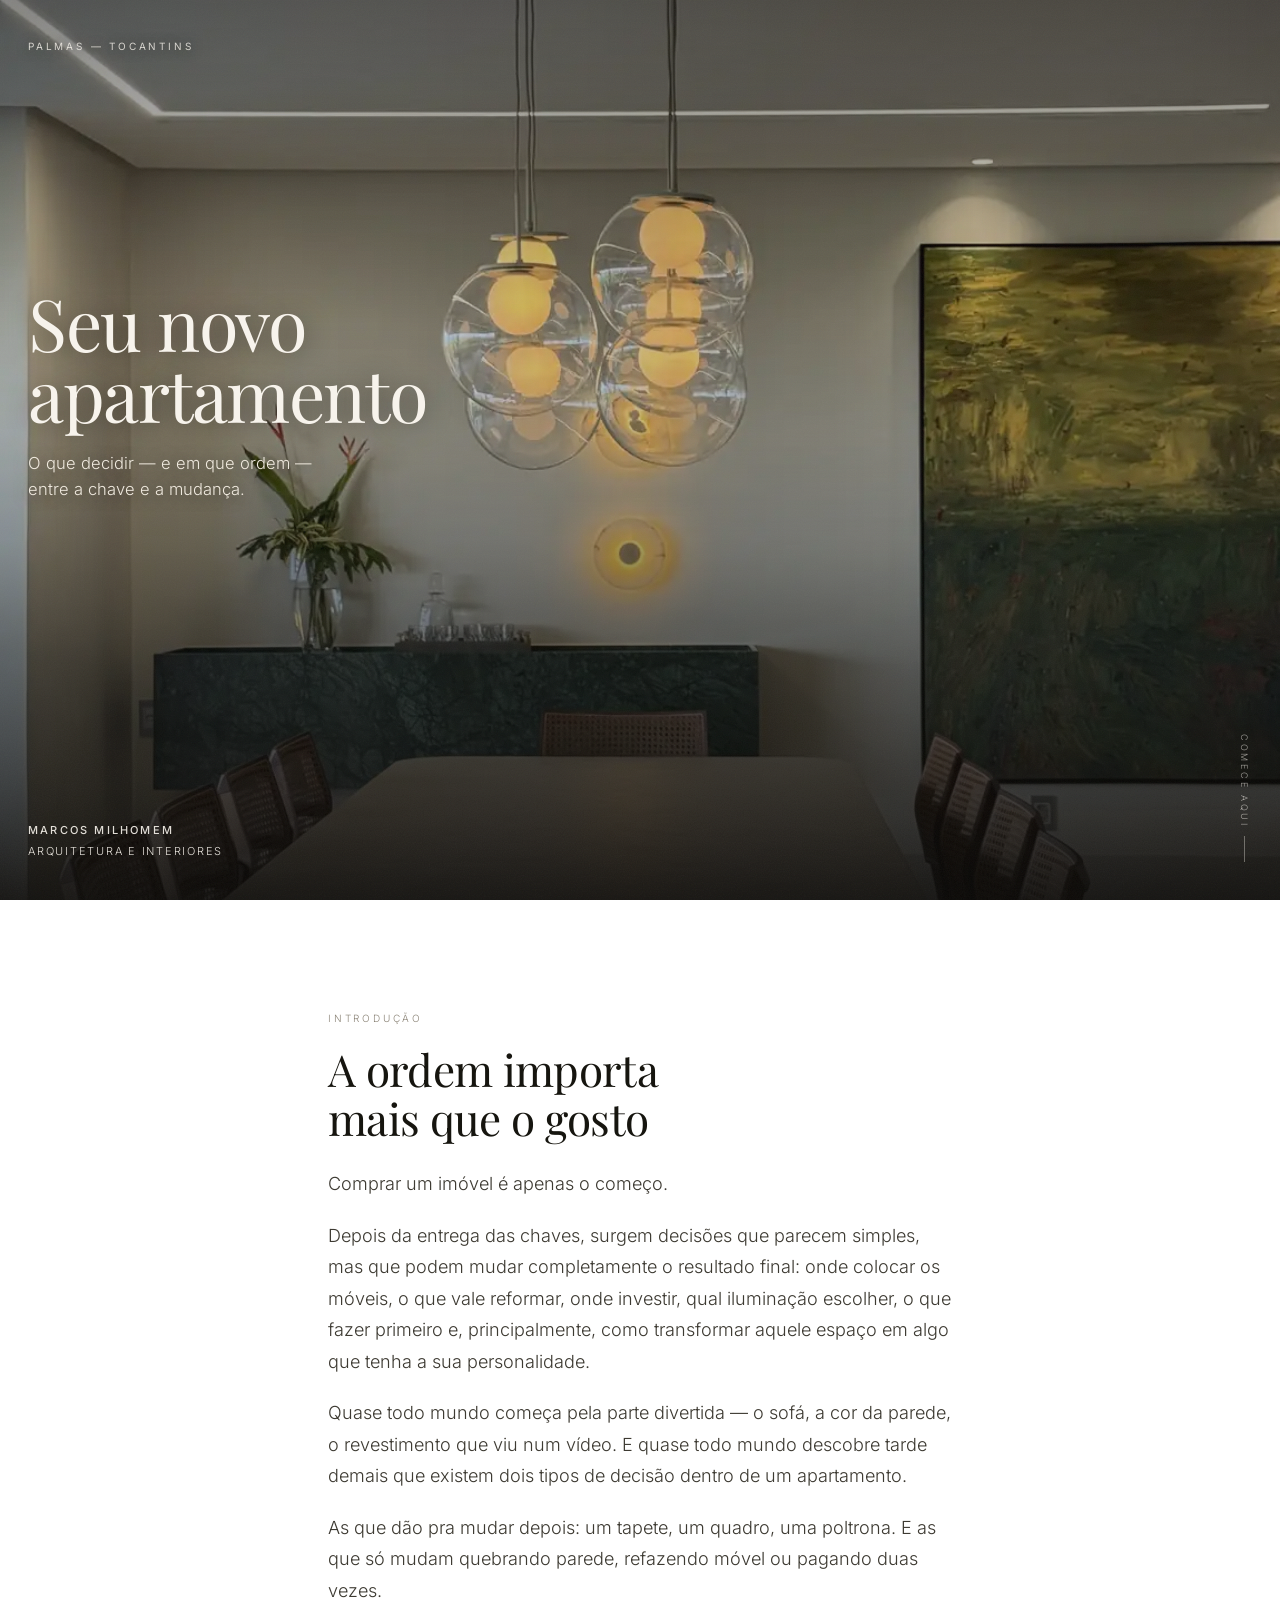
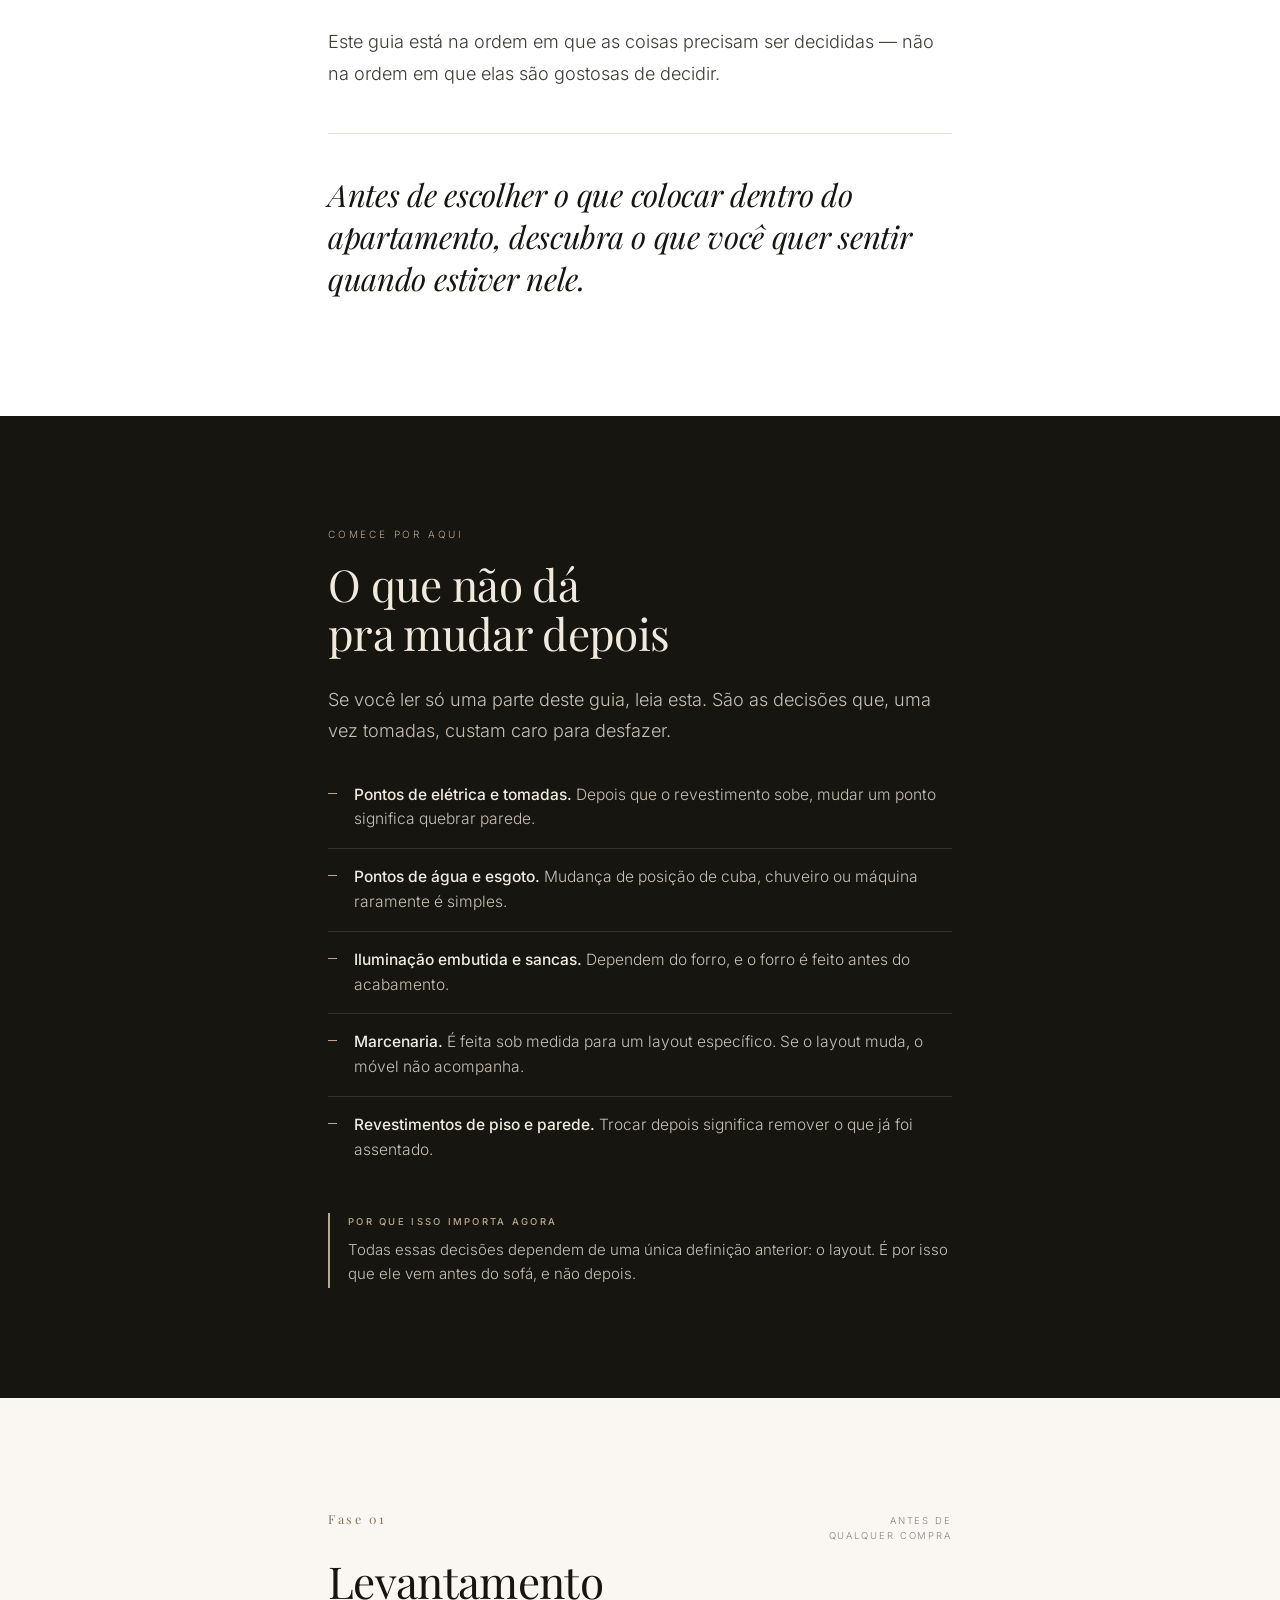
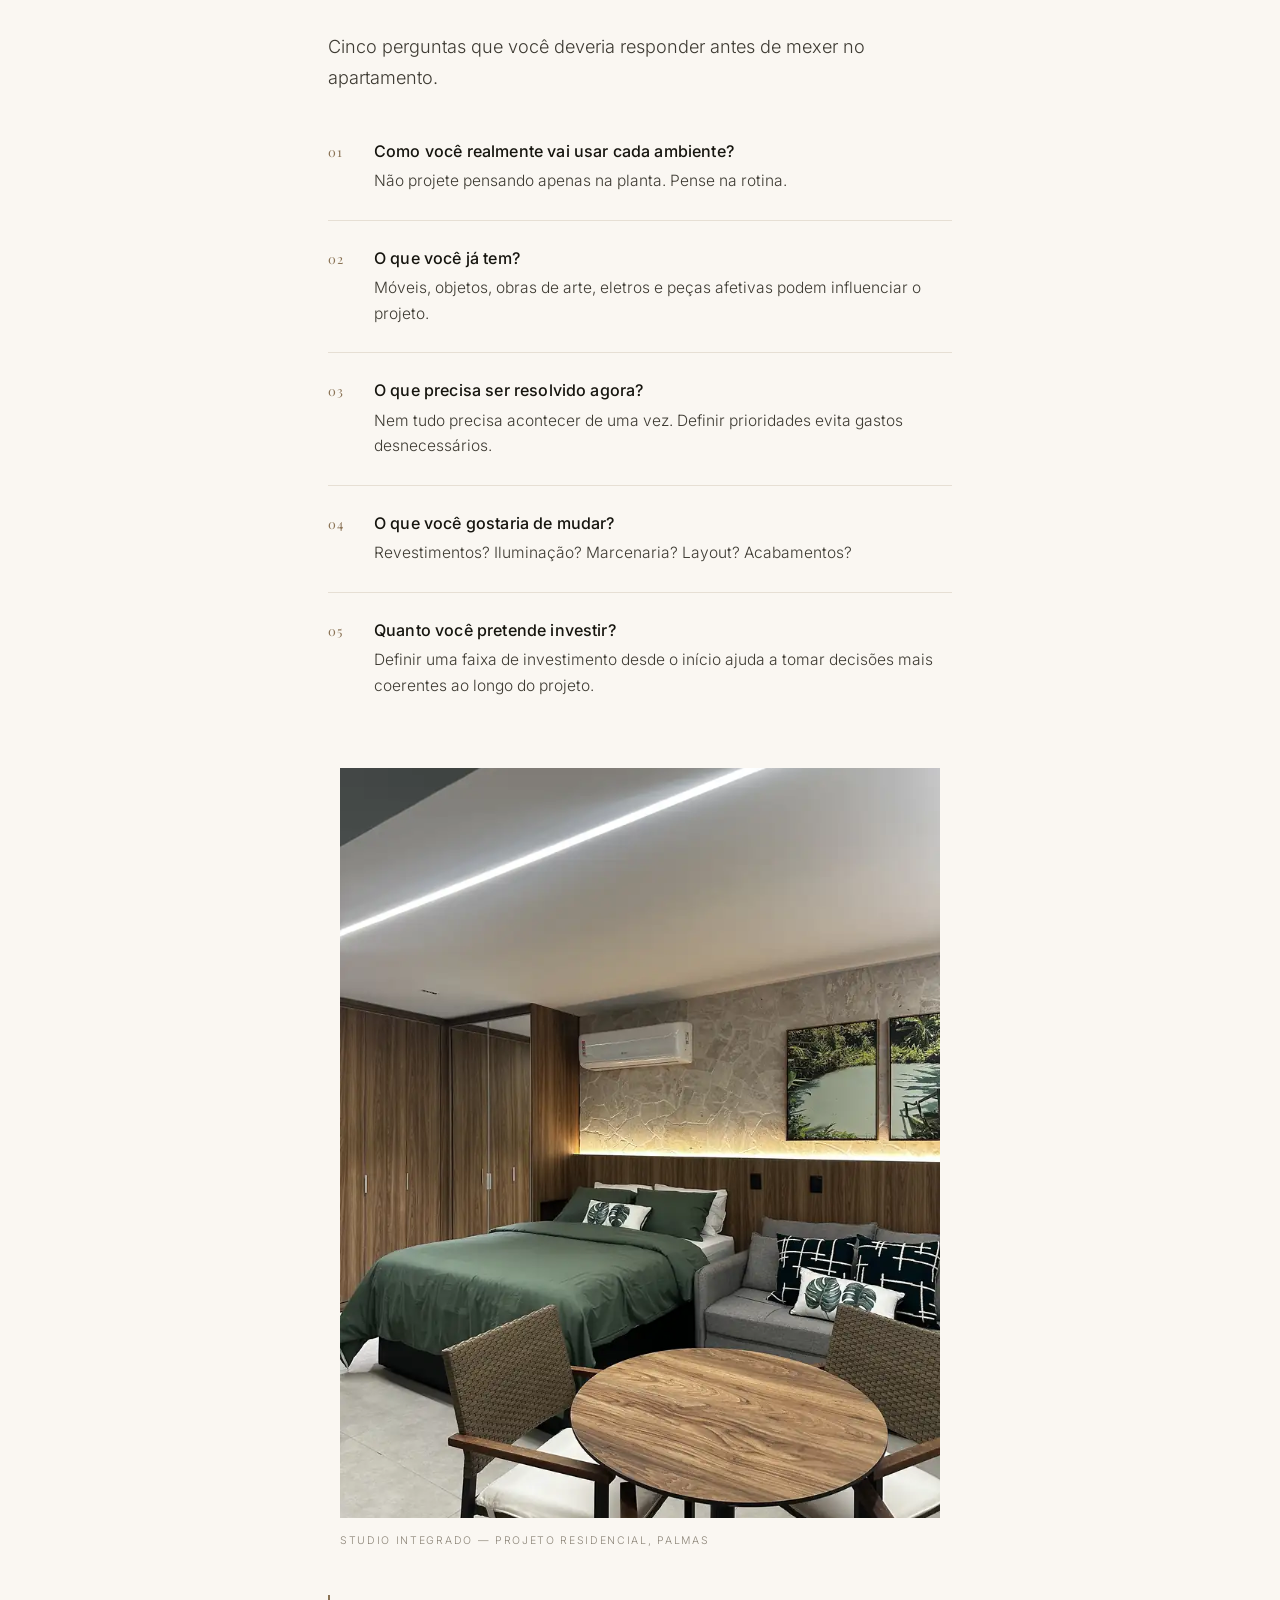
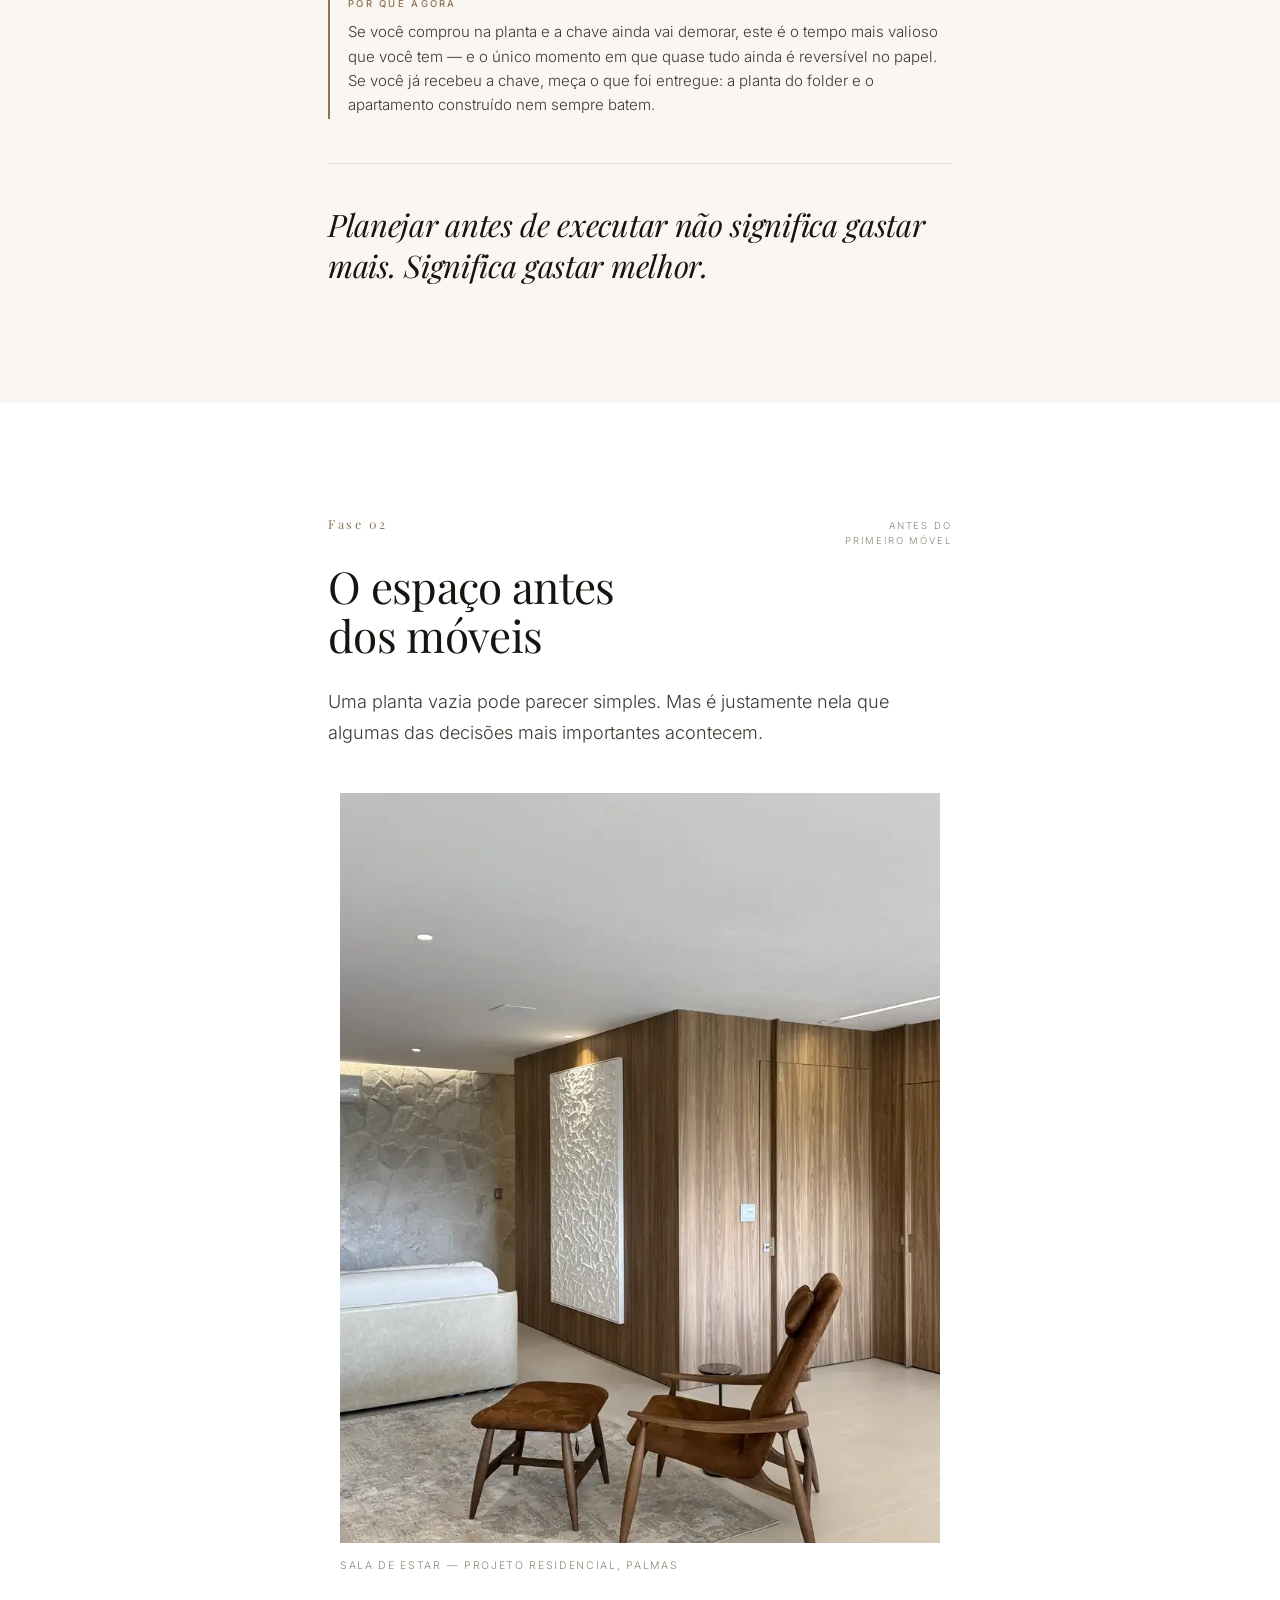
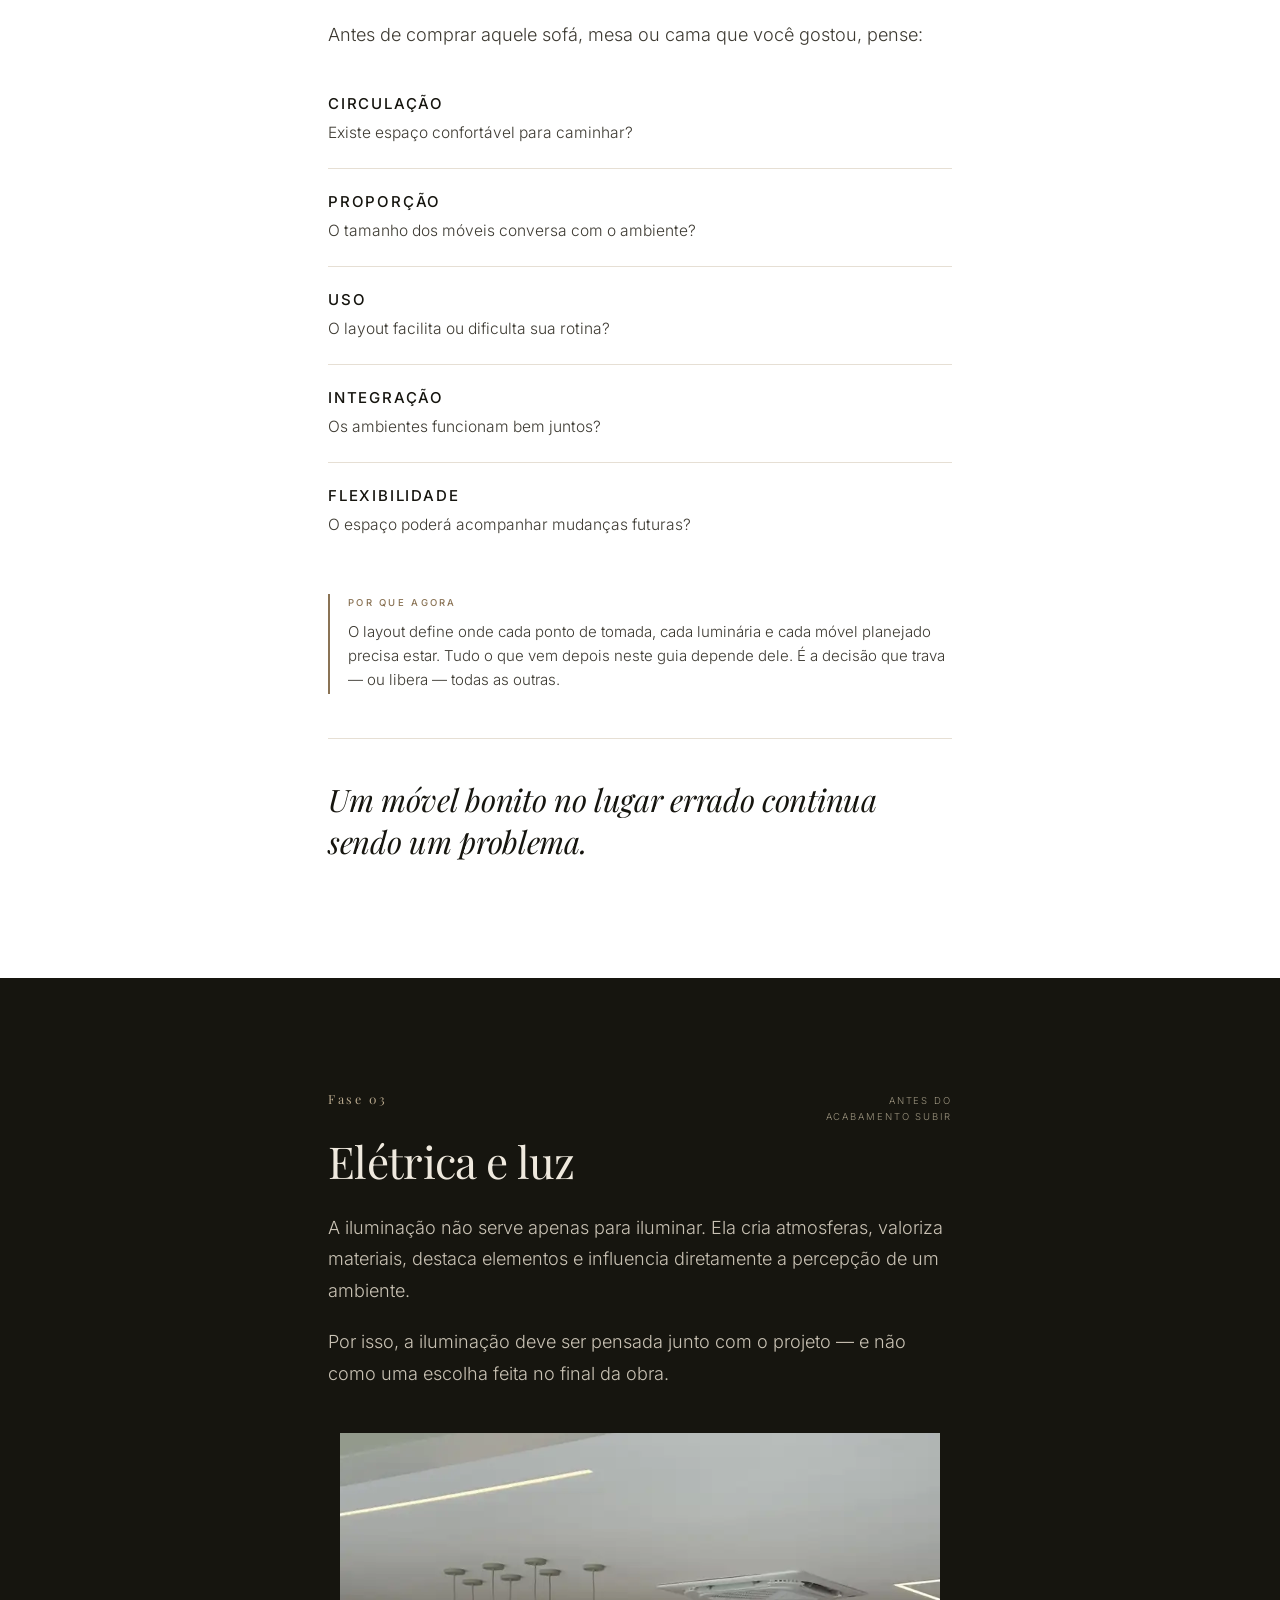
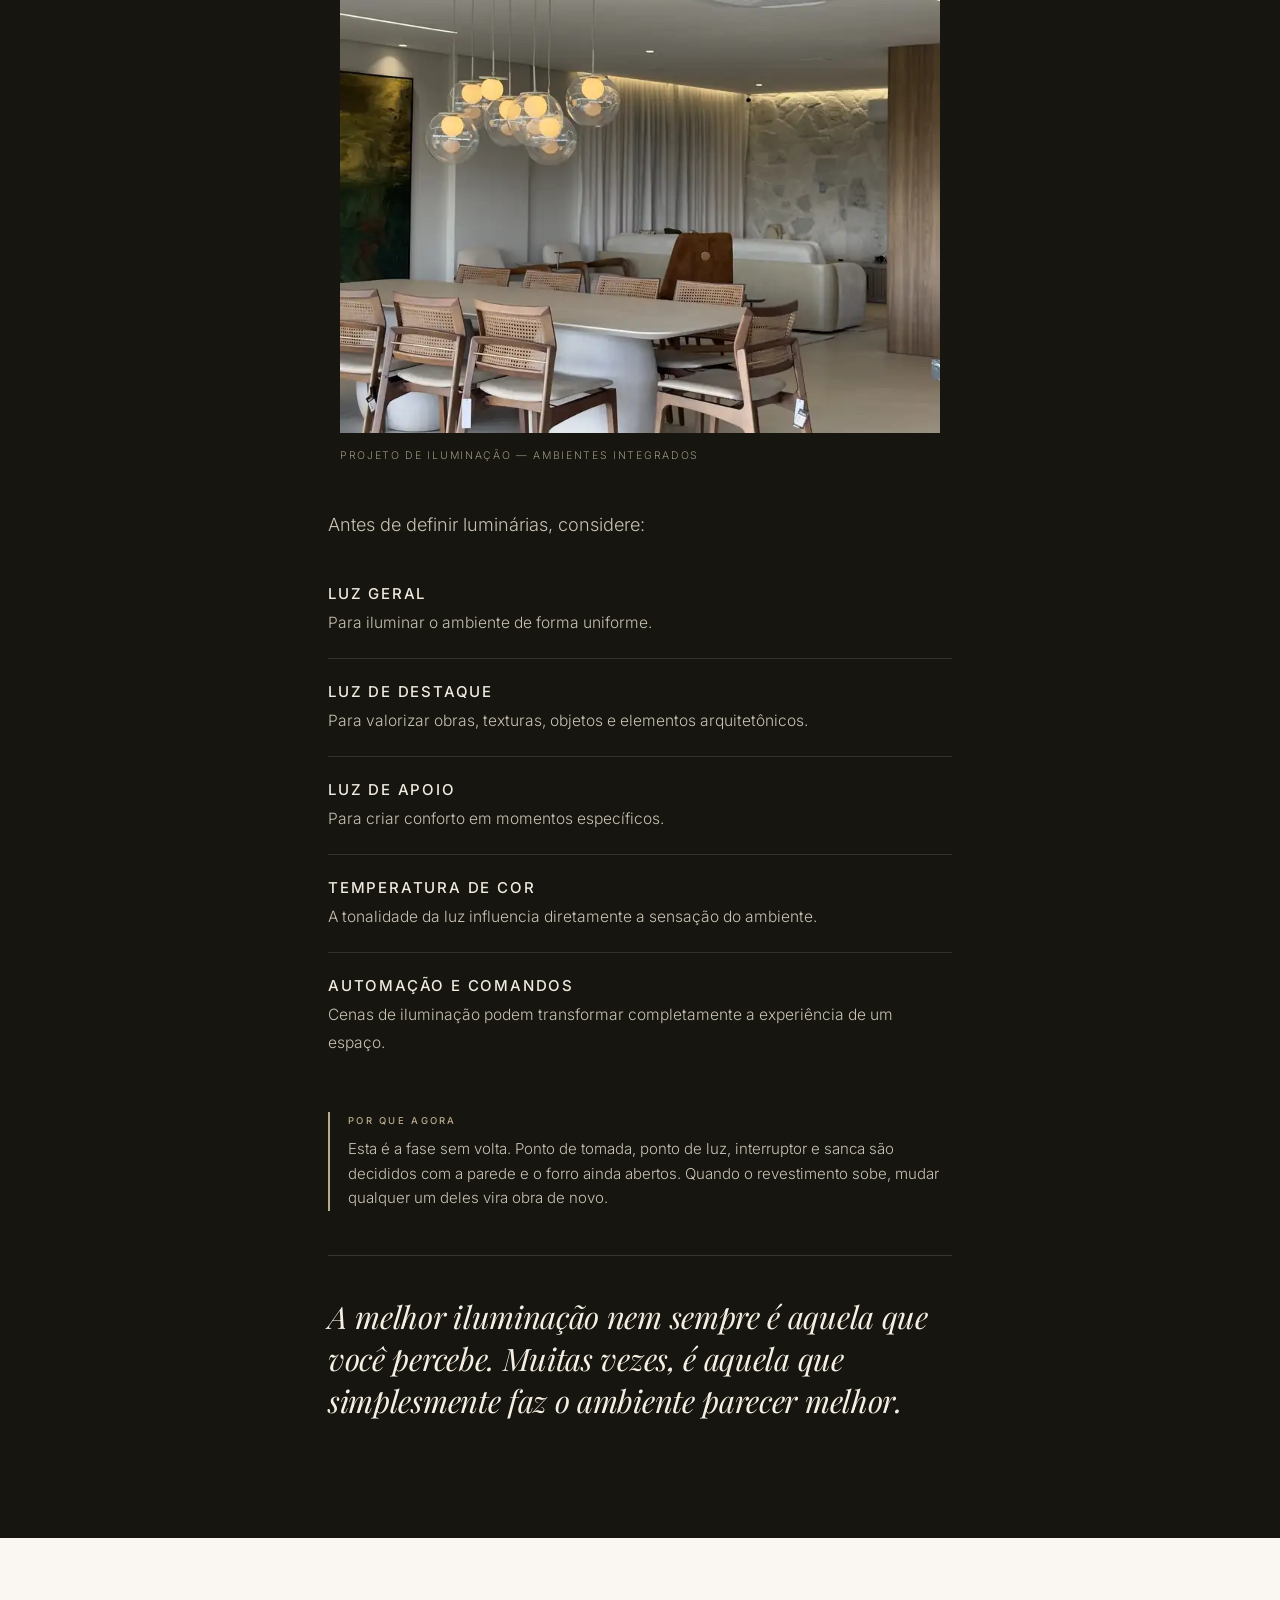
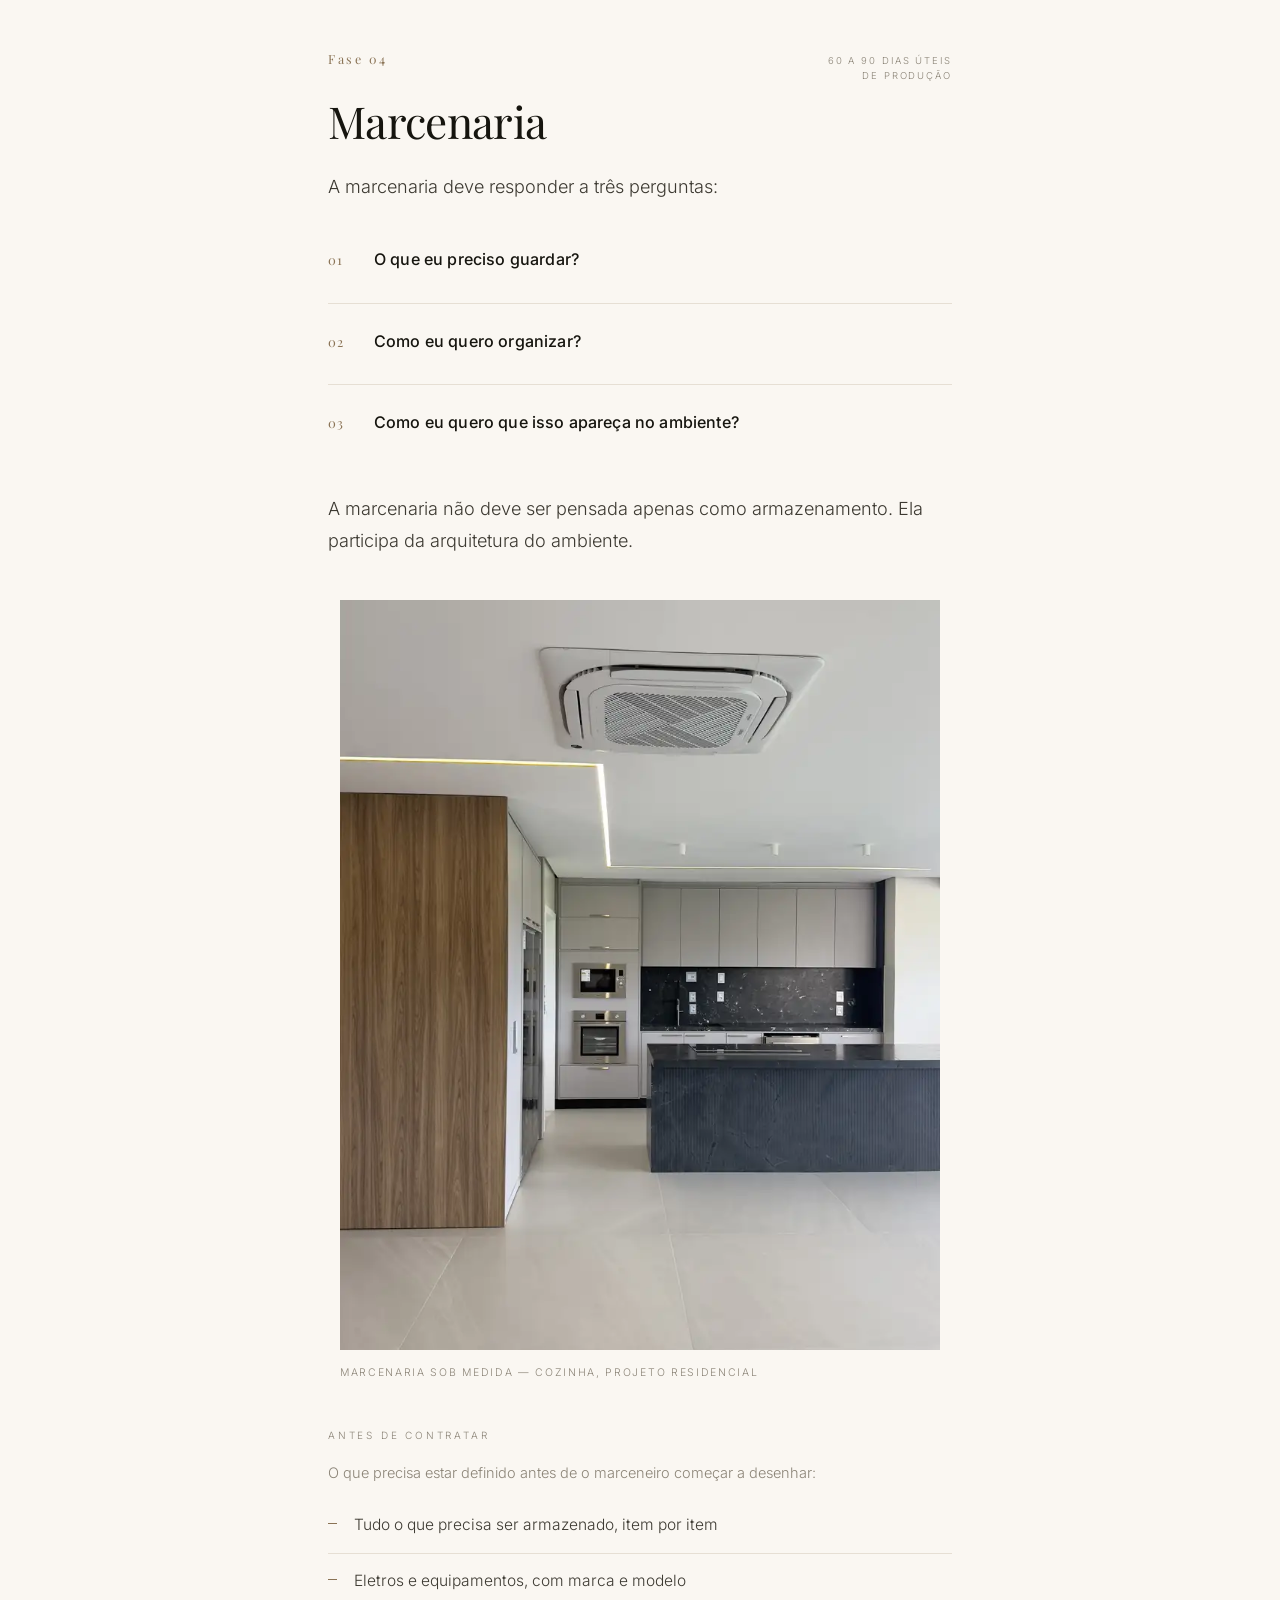
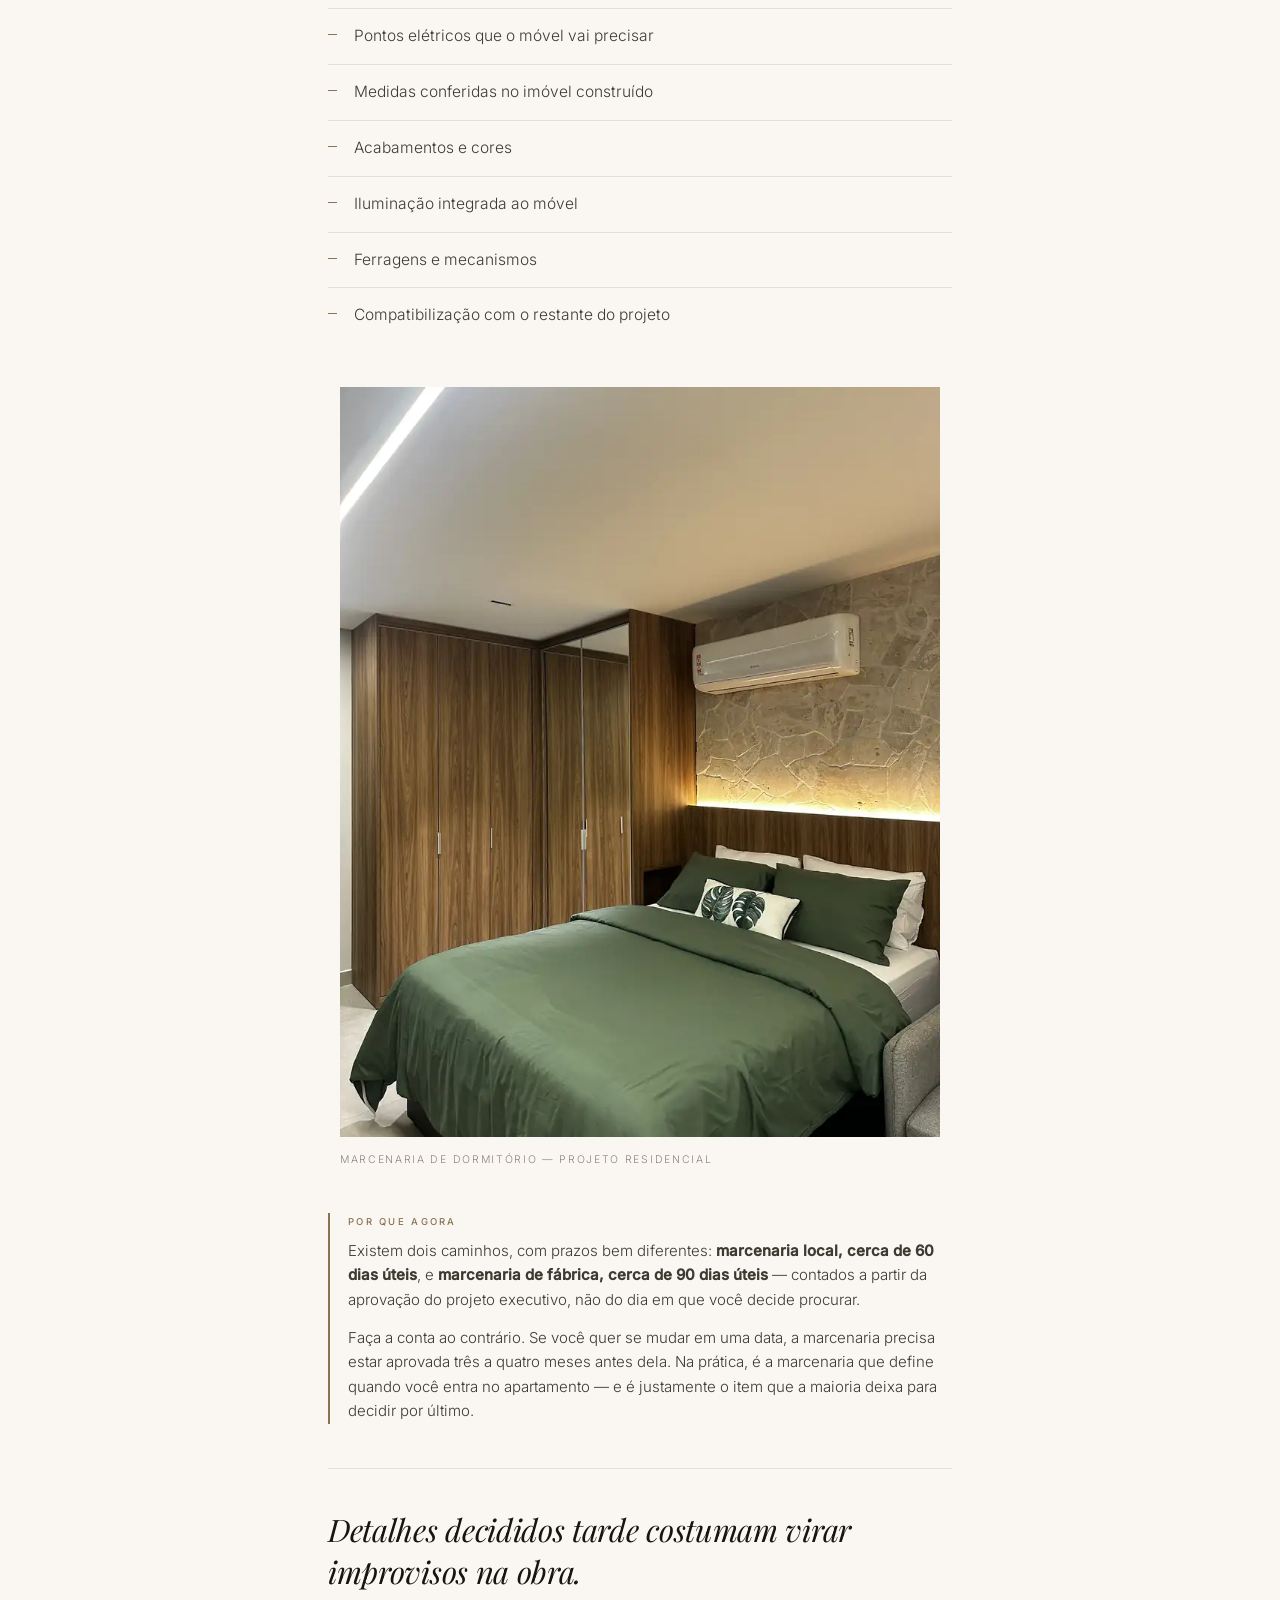
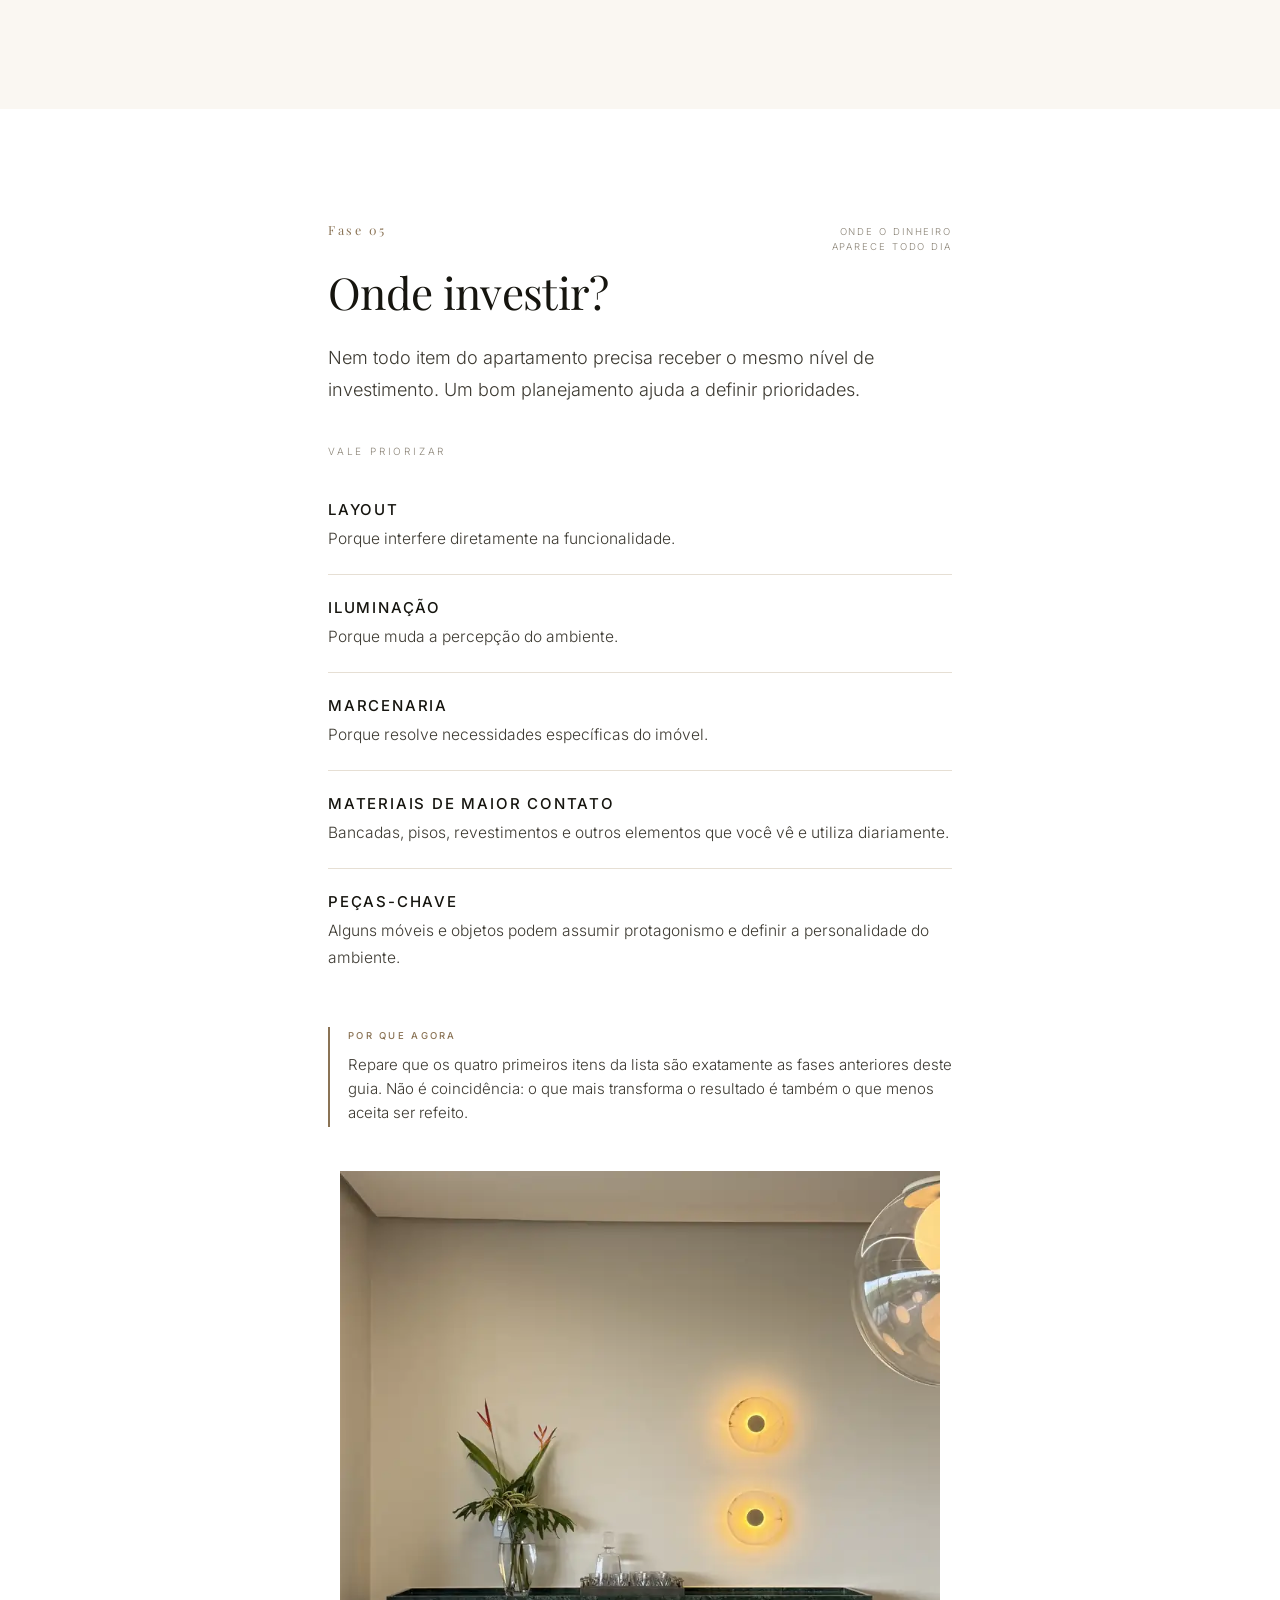
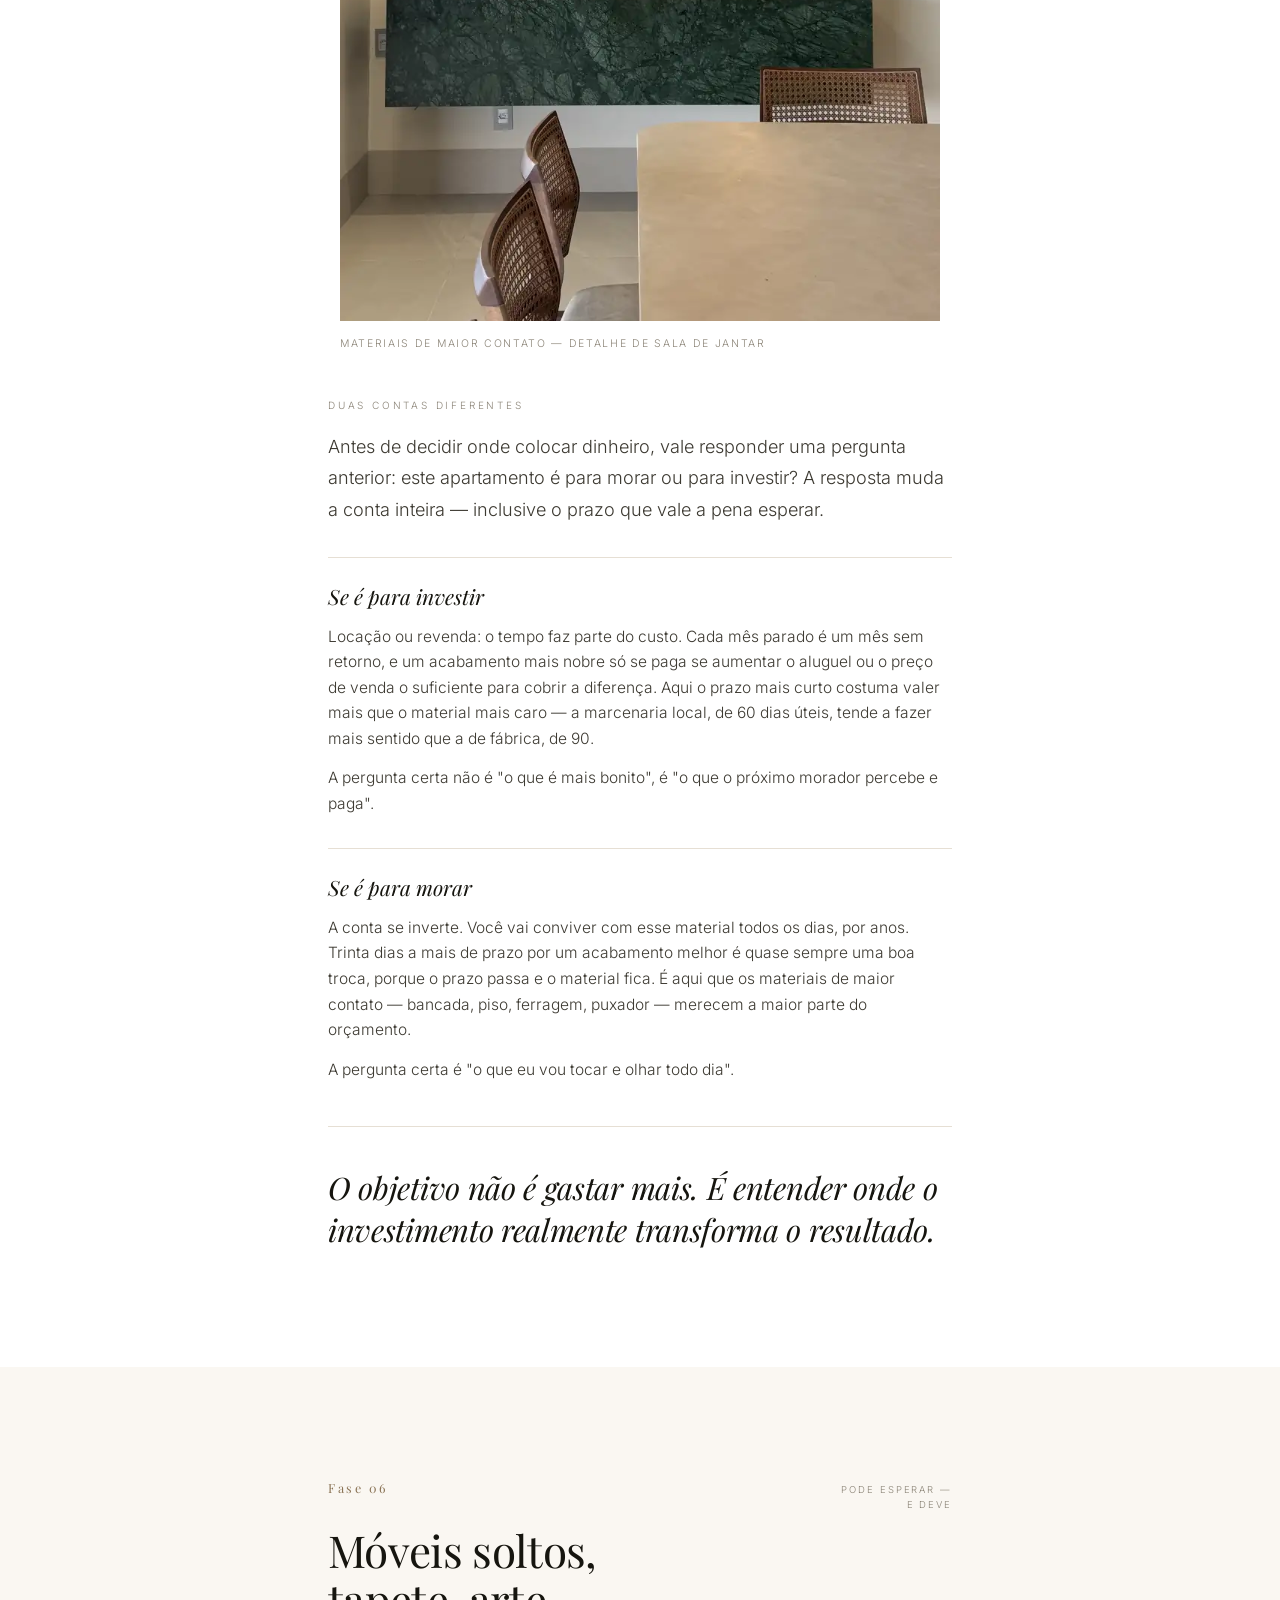
==== index.html @ d21d9251 "Add files via upload" ====
<!DOCTYPE html>
<html lang="pt-BR">
<head>
<meta charset="UTF-8">
<meta name="viewport" content="width=device-width, initial-scale=1.0, viewport-fit=cover">

<!-- ═══════════════════════════════════════════════════════════
     SEU NOVO APARTAMENTO — guia de pós-compra
     Marcos Milhomem | Arquitetura e Interiores

     ARQUIVO ÚNICO. As fotos já estão embutidas dentro dele.
     Não precisa de pasta /fotos, não precisa de mais nada.
     Arrasta em netlify.com/drop e está no ar.

     SÓ TEM 2 COISAS PRA MEXER:
     1. Bloco CONFIG lá no final (WhatsApp, mensagem).
     2. As duas linhas OG_URL / OG_IMAGE abaixo — depois de publicar,
        cola a URL real ali pra a prévia do WhatsApp mostrar a foto.
     ═══════════════════════════════════════════════════════════ -->

<title>Seu Novo Apartamento — o que decidir, e em que ordem</title>
<meta name="description" content="Comprou o apartamento. E agora? Um roteiro do que decidir e em que ordem entre a chave e a mudança — do que não tem volta ao que pode esperar.">

<!-- Prévia no WhatsApp / Instagram — TROCAR as 2 linhas abaixo depois de publicar -->
<meta property="og:url"   content="https://guibispo97.github.io/Marcos-Milhomem/">
<meta property="og:image" content="https://guibispo97.github.io/Marcos-Milhomem/preview.jpg">
<meta property="og:type" content="website">
<meta property="og:title" content="Seu Novo Apartamento">
<meta property="og:description" content="O que decidir — e em que ordem — entre a chave e a mudança.">
<meta property="og:image:width" content="1200">
<meta property="og:image:height" content="630">
<meta property="og:locale" content="pt_BR">
<meta name="twitter:card" content="summary_large_image">
<meta name="theme-color" content="#14130F">

<style>
/* Fontes embutidas: a página não depende de rede nenhuma. */
@font-face{font-family:'Inter';font-style:normal;font-weight:300;font-display:swap;src:url([data-uri]) format('woff2')}
@font-face{font-family:'Inter';font-style:normal;font-weight:400;font-display:swap;src:url([data-uri]) format('woff2')}
@font-face{font-family:'Inter';font-style:normal;font-weight:500;font-display:swap;src:url([data-uri]) format('woff2')}
@font-face{font-family:'Playfair Display';font-style:normal;font-weight:400;font-display:swap;src:url([data-uri]) format('woff2')}
@font-face{font-family:'Playfair Display';font-style:italic;font-weight:400;font-display:swap;src:url([data-uri]) format('woff2')}

:root{
  --foto-capa:        url('[data-uri]');
  --foto-planta:      url('[data-uri]');
  --foto-luz:         url('[data-uri]');
  --foto-marcenaria:  url('[data-uri]');
  --foto-final:       url('[data-uri]');
  --foto-levant:      url('[data-uri]');
  --foto-marc2:       url('[data-uri]');
  --foto-investir:    url('[data-uri]');
  --foto-soltos:      url('[data-uri]');

  --areia:#FAF7F2;
  --papel:#FFFFFF;
  --tinta:#16150F;
  --grafite:#3D3A32;
  --suave:#8C8578;
  --linha:#E6DFD4;
  --terra:#8A7355;

  --serif:'Playfair Display',Georgia,'Times New Roman',serif;
  --sans:'Inter',-apple-system,BlinkMacSystemFont,'Segoe UI',sans-serif;
}

*{margin:0;padding:0;box-sizing:border-box;-webkit-tap-highlight-color:transparent}
html{scroll-behavior:smooth;-webkit-text-size-adjust:100%}
body{
  background:var(--areia);color:var(--tinta);
  font-family:var(--sans);font-weight:300;
  font-size:17px;line-height:1.75;
  overflow-x:hidden;
}
img{max-width:100%;display:block}

/* Barra de progresso de leitura */
.progresso{position:fixed;top:0;left:0;height:2px;width:0;background:var(--terra);z-index:999;transition:width .1s linear}

.wrap{max-width:680px;margin:0 auto;padding:0 28px}

/* ══ CAPA ══ */
.capa{
  position:relative;min-height:100svh;
  display:flex;flex-direction:column;justify-content:space-between;
  padding:calc(38px + env(safe-area-inset-top)) 28px calc(38px + env(safe-area-inset-bottom));
  background-image:var(--foto-capa),
    linear-gradient(160deg,#332E26 0%,#16150F 55%,#0B0A07 100%);
  background-size:cover;background-position:76% 44%;color:#F7F3EC;
}
.capa::after{
  content:'';position:absolute;inset:0;
  background-image:
    url("data:image/svg+xml,%3Csvg xmlns='http://www.w3.org/2000/svg' width='160' height='160'%3E%3Cfilter id='n'%3E%3CfeTurbulence type='fractalNoise' baseFrequency='.85' numOctaves='3'/%3E%3C/filter%3E%3Crect width='100%25' height='100%25' filter='url(%23n)' opacity='.05'/%3E%3C/svg%3E"),
    linear-gradient(180deg,
      rgba(9,8,6,.50) 0%, rgba(9,8,6,.38) 12%, rgba(9,8,6,.26) 24%,
      rgba(9,8,6,.20) 36%, rgba(9,8,6,.24) 48%, rgba(9,8,6,.38) 60%,
      rgba(9,8,6,.58) 72%, rgba(9,8,6,.74) 86%, rgba(9,8,6,.92) 100%);
  background-size:160px 160px, 100% 100%;
}
.capa > *{position:relative;z-index:2}

.selo{
  font-size:10px;letter-spacing:.28em;text-transform:uppercase;
  font-weight:400;opacity:.8;text-shadow:0 1px 12px rgba(0,0,0,.5);
}
.capa h1{
  font-family:var(--serif);font-weight:400;
  font-size:clamp(44px,13vw,72px);line-height:.98;
  letter-spacing:-.02em;margin-bottom:22px;
  text-shadow:0 2px 26px rgba(0,0,0,.45);
}
.capa .sub{
  font-size:16.5px;font-weight:300;line-height:1.6;
  max-width:19em;color:#EFE9DE;text-shadow:0 1px 16px rgba(0,0,0,.5);
}
.capa .rodape-capa{display:flex;justify-content:space-between;align-items:flex-end;gap:16px}
.assinatura{font-size:11px;letter-spacing:.16em;text-transform:uppercase;line-height:1.9;opacity:.9}
.assinatura strong{font-weight:500;display:block;letter-spacing:.2em}
.scroll-hint{writing-mode:vertical-rl;font-size:9px;letter-spacing:.3em;text-transform:uppercase;opacity:.6;padding-bottom:34px;position:relative}
.scroll-hint::after{content:'';position:absolute;bottom:0;left:50%;width:1px;height:26px;background:currentColor;opacity:.6}

/* Faixa do corretor (só aparece com ?c=) */
.faixa-corretor{
  display:none;background:var(--tinta);color:#F0EAE0;
  text-align:center;padding:10px 20px;
  font-size:10.5px;letter-spacing:.07em;text-transform:uppercase;font-weight:400;line-height:1.5;
}
.faixa-corretor.on{display:block}
.faixa-corretor b{font-weight:500;color:#fff}

/* ══ SEÇÕES ══ */
section{padding:82px 0}
.claro{background:var(--papel)}
.escuro{background:var(--tinta);color:#EFE9DE}
.escuro .num,.escuro .kicker{color:#B9A98E}
.escuro .linha-h{background:rgba(255,255,255,.14)}

.num{
  font-family:var(--serif);font-size:12.5px;letter-spacing:.2em;
  color:var(--terra);margin-bottom:14px;display:block;font-weight:400;
}
.kicker{
  font-size:10px;letter-spacing:.28em;text-transform:uppercase;
  color:var(--suave);margin-bottom:16px;display:block;
}
h2{
  font-family:var(--serif);font-weight:400;
  font-size:clamp(30px,8.5vw,44px);line-height:1.12;
  letter-spacing:-.015em;margin-bottom:26px;
}
h3{
  font-family:var(--sans);font-weight:500;font-size:16px;
  letter-spacing:.01em;margin-bottom:6px;line-height:1.4;
}
p{margin-bottom:20px;color:var(--grafite)}
.escuro p{color:#C9C2B4}
p:last-child{margin-bottom:0}

.destaque{
  font-family:var(--serif);font-style:italic;font-weight:400;
  font-size:clamp(23px,6.2vw,31px);line-height:1.35;
  color:var(--tinta);letter-spacing:-.01em;
  padding:40px 0 6px;margin:44px 0 0;
  border-top:1px solid var(--linha);
}
.escuro .destaque{color:#F5EFE3;border-color:rgba(255,255,255,.14)}

.linha-h{height:1px;background:var(--linha);margin:44px 0}

/* Lista numerada */
.itens{list-style:none;counter-reset:i}
.itens li{
  counter-increment:i;padding:26px 0 26px 46px;position:relative;
  border-bottom:1px solid var(--linha);
}
.escuro .itens li{border-color:rgba(255,255,255,.12)}
.itens li:last-child{border-bottom:0}
.itens li::before{
  content:counter(i,decimal-leading-zero);
  position:absolute;left:0;top:27px;
  font-family:var(--serif);font-size:13px;color:var(--terra);letter-spacing:.06em;
}
.itens li p{font-size:15.5px;margin:0;line-height:1.65}

/* Lista sem número (critérios) */
.criterios{list-style:none}
.criterios li{padding:22px 0;border-bottom:1px solid var(--linha)}
.escuro .criterios li{border-color:rgba(255,255,255,.12)}
.criterios li:last-child{border-bottom:0}
.criterios h3{font-size:15px;text-transform:uppercase;letter-spacing:.12em;font-weight:500;margin-bottom:5px}
.criterios p{font-size:15.5px;margin:0}

/* Foto interna — formato retrato, que é o formato das fotos reais */
.foto{
  aspect-ratio:4/5;width:100%;margin:44px 0;
  background-size:cover;background-position:center;
  background-color:#DED6C9;position:relative;
}
.foto.planta{background-image:var(--foto-planta),linear-gradient(135deg,#E8E1D5,#CFC6B6)}
.foto.luz{aspect-ratio:1/1;background-image:var(--foto-luz),linear-gradient(135deg,#2E2A24,#171511)}
.foto.marcenaria{background-image:var(--foto-marcenaria),linear-gradient(135deg,#E4DCCE,#C8BCA8)}
.foto.levant{background-position:center 58%;background-image:var(--foto-levant),linear-gradient(135deg,#E8E1D5,#CFC6B6)}
.foto.marc2{background-image:var(--foto-marc2),linear-gradient(135deg,#E4DCCE,#C8BCA8)}
.foto.investir{background-position:center 34%;background-image:var(--foto-investir),linear-gradient(135deg,#E8E1D5,#CFC6B6)}
.foto.soltos{background-image:var(--foto-soltos),linear-gradient(135deg,#E8E1D5,#CFC6B6)}
.legenda{
  font-size:10.5px;letter-spacing:.16em;text-transform:uppercase;
  color:var(--suave);margin-top:-30px;margin-bottom:44px;
}
.escuro .legenda{color:#9C947F}

/* Checklist marcenaria */
.check{list-style:none;margin-top:8px}
.check li{padding:0}
.check label{
  display:flex;align-items:flex-start;gap:14px;
  padding:15px 0;border-bottom:1px solid var(--linha);
  cursor:pointer;font-size:15.5px;color:var(--grafite);
  user-select:none;transition:opacity .2s;
}
.check input{position:absolute;opacity:0;width:0;height:0}
.caixa{
  flex:0 0 auto;width:17px;height:17px;margin-top:4px;
  border:1px solid var(--suave);border-radius:1px;
  display:flex;align-items:center;justify-content:center;
  transition:all .18s;
}
.caixa::after{content:'';width:8px;height:4px;border-left:1.5px solid #fff;border-bottom:1.5px solid #fff;transform:rotate(-45deg) scale(0);transition:transform .18s}
.check input:checked ~ .caixa{background:var(--terra);border-color:var(--terra)}
.check input:checked ~ .caixa::after{transform:rotate(-45deg) scale(1)}
.check input:checked ~ .txt{opacity:.42;text-decoration:line-through;text-decoration-thickness:.5px}
.txt{transition:opacity .18s}

/* Etapas do processo */
.etapas{list-style:none;counter-reset:e;position:relative;margin-top:12px}
.etapas::before{content:'';position:absolute;left:5px;top:12px;bottom:12px;width:1px;background:rgba(255,255,255,.18)}
.etapas li{counter-increment:e;position:relative;padding:0 0 34px 34px}
.etapas li:last-child{padding-bottom:0}
.etapas li::before{
  content:'';position:absolute;left:0;top:8px;
  width:11px;height:11px;border-radius:50%;
  background:var(--tinta);border:1px solid #B9A98E;
}
.etapas li.ult::before{background:#B9A98E}
.etapas .rot{
  font-size:10px;letter-spacing:.26em;text-transform:uppercase;
  color:#B9A98E;display:block;margin-bottom:5px;
}
.etapas h3{color:#F2ECE0;font-size:17px;margin-bottom:5px}
.etapas p{font-size:15px;margin:0}

/* ══ CTA ══ */
.cta{
  background-image:var(--foto-final),linear-gradient(165deg,#26221B,#100F0C);
  background-size:cover;background-position:center;
  color:#F7F3EC;text-align:center;position:relative;
  padding:88px 0 calc(60px + env(safe-area-inset-bottom));
}
.cta::before{content:'';position:absolute;inset:0;background:rgba(12,11,8,.84)}
.cta > *{position:relative;z-index:2}
.cta h2{font-size:clamp(30px,8.5vw,46px);margin-bottom:24px}
.cta p{color:#D3CBBB;max-width:24em;margin-left:auto;margin-right:auto}

.retrato{
  width:92px;height:92px;border-radius:50%;object-fit:cover;object-position:50% 22%;
  margin:0 auto 22px;border:1px solid rgba(247,243,236,.35);
  box-shadow:0 10px 30px rgba(0,0,0,.4);
}

.btn{
  display:inline-flex;align-items:center;justify-content:center;gap:11px;
  background:#F7F3EC;color:#14130F;
  padding:19px 34px;border-radius:2px;
  font-size:14.5px;font-weight:500;letter-spacing:.03em;
  text-decoration:none;margin-top:14px;
  transition:transform .18s,box-shadow .18s;
  box-shadow:0 8px 26px rgba(0,0,0,.28);
}
.btn:active{transform:scale(.975)}
.btn svg{width:18px;height:18px;flex:0 0 auto}

.contato{margin-top:46px;font-size:12px;letter-spacing:.14em;text-transform:uppercase;line-height:2.3;color:#B3AA99}
.contato a{color:#EDE6D9;text-decoration:none;border-bottom:1px solid rgba(237,230,217,.3);padding-bottom:1px}
.fecho{
  font-family:var(--serif);font-style:italic;font-size:19px;line-height:1.5;
  color:#CFC6B4;max-width:20em;margin:52px auto 0;
  padding-top:34px;border-top:1px solid rgba(255,255,255,.14);
}

/* Botão flutuante */
.flut{
  position:fixed;right:16px;bottom:calc(16px + env(safe-area-inset-bottom));
  z-index:900;
  display:flex;align-items:center;gap:9px;
  background:var(--tinta);color:#F7F3EC;
  padding:14px 20px;border-radius:44px;
  font-size:13.5px;font-weight:500;text-decoration:none;
  box-shadow:0 10px 30px rgba(0,0,0,.3);
  opacity:0;transform:translateY(70px);pointer-events:none;
  transition:opacity .3s,transform .3s;
}
.flut.on{opacity:1;transform:translateY(0);pointer-events:auto}
.flut svg{width:17px;height:17px}

.rodape{background:var(--areia);text-align:center;padding:34px 24px calc(34px + env(safe-area-inset-bottom));font-size:10.5px;letter-spacing:.2em;text-transform:uppercase;color:var(--suave)}

/* Entrada suave */
.rev{opacity:0;transform:translateY(22px);transition:opacity .7s ease,transform .7s ease}
.rev.vis{opacity:1;transform:none}
@media (prefers-reduced-motion:reduce){
  .rev{opacity:1;transform:none;transition:none}
  html{scroll-behavior:auto}
}
@media (min-width:720px){
  section{padding:110px 0}
  body{font-size:18px}
  .foto{max-width:600px;margin-left:auto;margin-right:auto;aspect-ratio:4/5}
  .legenda{max-width:600px;margin-left:auto;margin-right:auto}
}

/* ── Cronograma: cabeçalho de fase ── */
.fase-topo{display:flex;align-items:baseline;justify-content:space-between;gap:16px;margin-bottom:12px}
.prazo{font-size:9.5px;letter-spacing:.2em;text-transform:uppercase;color:var(--suave);white-space:nowrap;text-align:right;line-height:1.6}
.escuro .prazo{color:#9C947F}

/* ── "Por que agora" ── */
.porque{
  border-left:2px solid var(--terra);
  padding:1px 0 1px 18px;margin:34px 0 0;
}
.porque span{
  display:block;font-size:9.5px;letter-spacing:.24em;text-transform:uppercase;
  color:var(--terra);font-weight:500;margin-bottom:8px;
}
.porque p{font-size:15px;line-height:1.62;margin:0}
.escuro .porque{border-color:#B9A98E}
.escuro .porque span{color:#B9A98E}

/* ── Bloco "não tem volta" ── */
.volta{list-style:none;margin-top:6px}
.volta li{
  padding:16px 0 16px 26px;position:relative;
  font-size:15.5px;line-height:1.6;color:#C9C2B4;
  border-bottom:1px solid rgba(255,255,255,.12);
}
.volta li:last-child{border-bottom:0}
.volta li::before{
  content:'';position:absolute;left:0;top:26px;
  width:9px;height:1px;background:#B9A98E;
}
.volta b{color:#F2ECE0;font-weight:500}

/* ── Lista simples (sem interação) ── */
.simples{list-style:none;margin-top:12px}
.simples li{
  padding:15px 0 15px 26px;position:relative;
  font-size:15.5px;line-height:1.6;color:var(--grafite);
  border-bottom:1px solid var(--linha);
}
.simples li:last-child{border-bottom:0}
.simples li::before{content:'';position:absolute;left:0;top:25px;width:9px;height:1px;background:var(--terra)}
.escuro .simples li{color:#C9C2B4;border-color:rgba(255,255,255,.12)}
.escuro .simples li::before{background:#B9A98E}

/* ── Perfis: investir x morar ── */
.perfil{border-top:1px solid var(--linha);padding-top:24px;margin-top:32px}
.perfil h3{
  font-family:var(--serif);font-style:italic;font-weight:400;
  font-size:21px;letter-spacing:0;margin-bottom:12px;color:var(--tinta);
}
.perfil p{font-size:15.5px;line-height:1.65;margin:0}
.escuro .perfil{border-color:rgba(255,255,255,.14)}
.escuro .perfil h3{color:#F2ECE0}

/* ── Retrato editorial (P&B) ── */
.assina{margin:56px 0 0;text-align:center}
.assina img{width:100%;max-width:400px;margin:0 auto;display:block;border-radius:2px}
.assina figcaption{
  font-size:10.5px;letter-spacing:.2em;text-transform:uppercase;
  color:#9C947F;margin-top:18px;line-height:1.9;
}
.assina figcaption b{display:block;color:#F2ECE0;font-weight:500;letter-spacing:.22em}

/* ── Contatos do CTA ── */
.contatos{margin:46px auto 0;max-width:330px}
.contatos a{
  display:flex;align-items:center;gap:15px;
  padding:18px 2px;text-decoration:none;color:#EDE6D9;text-align:left;
  border-top:1px solid rgba(247,243,236,.18);
}
.contatos a:last-child{border-bottom:1px solid rgba(247,243,236,.18)}
.contatos svg{width:19px;height:19px;flex:0 0 auto;opacity:.8}
.contatos b{
  display:block;font-size:9.5px;letter-spacing:.22em;text-transform:uppercase;
  color:#9C947F;font-weight:500;margin-bottom:4px;
}
.contatos em{font-style:normal;font-size:15.5px;letter-spacing:.02em}
.local{
  margin-top:34px;font-size:10.5px;letter-spacing:.18em;
  text-transform:uppercase;color:#8F8778;line-height:2;
}

/* ── Nota lateral discreta ── */
.nota{
  font-size:14px;line-height:1.6;color:var(--suave);
  border-top:1px solid var(--linha);padding-top:20px;margin-top:34px;
}
.escuro .nota{color:#9C947F;border-color:rgba(255,255,255,.14)}
</style>
</head>
<body>

<div class="progresso" id="prog"></div>

<!-- Aparece só quando o link vem de um corretor: ?c=Nome -->
<div class="faixa-corretor" id="faixaCorretor">
  Um material enviado por <b id="nomeCorretor"></b>
</div>

<!-- ══════════ CAPA ══════════ -->
<header class="capa">
  <div class="selo">Palmas — Tocantins</div>
  <div>
    <h1>Seu novo<br>apartamento</h1>
    <p class="sub">O que decidir — e em que ordem — entre a chave e a mudança.</p>
  </div>
  <div class="rodape-capa">
    <div class="assinatura">
      <strong>Marcos Milhomem</strong>
      Arquitetura e Interiores
    </div>
    <div class="scroll-hint">Comece aqui</div>
  </div>
</header>

<!-- ══════════ A ORDEM ══════════ -->
<section class="claro">
  <div class="wrap rev">
    <span class="kicker">Introdução</span>
    <h2>A ordem importa<br>mais que o gosto</h2>
    <p>Comprar um imóvel é apenas o começo.</p>
    <p>Depois da entrega das chaves, surgem decisões que parecem simples, mas que podem mudar completamente o resultado final: onde colocar os móveis, o que vale reformar, onde investir, qual iluminação escolher, o que fazer primeiro e, principalmente, como transformar aquele espaço em algo que tenha a sua personalidade.</p>
    <p>Quase todo mundo começa pela parte divertida — o sofá, a cor da parede, o revestimento que viu num vídeo. E quase todo mundo descobre tarde demais que existem dois tipos de decisão dentro de um apartamento.</p>
    <p>As que dão pra mudar depois: um tapete, um quadro, uma poltrona. E as que só mudam quebrando parede, refazendo móvel ou pagando duas vezes.</p>
    <p>Este guia está na ordem em que as coisas precisam ser decididas — não na ordem em que elas são gostosas de decidir.</p>
    <p class="destaque">Antes de escolher o que colocar dentro do apartamento, descubra o que você quer sentir quando estiver nele.</p>
  </div>
</section>

<!-- ══════════ O QUE NÃO TEM VOLTA ══════════ -->
<section class="escuro">
  <div class="wrap rev">
    <span class="kicker">Comece por aqui</span>
    <h2>O que não dá<br>pra mudar depois</h2>
    <p>Se você ler só uma parte deste guia, leia esta. São as decisões que, uma vez tomadas, custam caro para desfazer.</p>
    <ul class="volta">
      <li><b>Pontos de elétrica e tomadas.</b> Depois que o revestimento sobe, mudar um ponto significa quebrar parede.</li>
      <li><b>Pontos de água e esgoto.</b> Mudança de posição de cuba, chuveiro ou máquina raramente é simples.</li>
      <li><b>Iluminação embutida e sancas.</b> Dependem do forro, e o forro é feito antes do acabamento.</li>
      <li><b>Marcenaria.</b> É feita sob medida para um layout específico. Se o layout muda, o móvel não acompanha.</li>
      <li><b>Revestimentos de piso e parede.</b> Trocar depois significa remover o que já foi assentado.</li>
    </ul>
    <div class="porque">
      <span>Por que isso importa agora</span>
      <p>Todas essas decisões dependem de uma única definição anterior: o layout. É por isso que ele vem antes do sofá, e não depois.</p>
    </div>
  </div>
</section>

<!-- ══════════ FASE 01 ══════════ -->
<section>
  <div class="wrap rev">
    <div class="fase-topo">
      <span class="num">Fase 01</span>
      <span class="prazo">Antes de<br>qualquer compra</span>
    </div>
    <h2>Levantamento</h2>
    <p>Cinco perguntas que você deveria responder antes de mexer no apartamento.</p>
    <ol class="itens">
      <li>
        <h3>Como você realmente vai usar cada ambiente?</h3>
        <p>Não projete pensando apenas na planta. Pense na rotina.</p>
      </li>
      <li>
        <h3>O que você já tem?</h3>
        <p>Móveis, objetos, obras de arte, eletros e peças afetivas podem influenciar o projeto.</p>
      </li>
      <li>
        <h3>O que precisa ser resolvido agora?</h3>
        <p>Nem tudo precisa acontecer de uma vez. Definir prioridades evita gastos desnecessários.</p>
      </li>
      <li>
        <h3>O que você gostaria de mudar?</h3>
        <p>Revestimentos? Iluminação? Marcenaria? Layout? Acabamentos?</p>
      </li>
      <li>
        <h3>Quanto você pretende investir?</h3>
        <p>Definir uma faixa de investimento desde o início ajuda a tomar decisões mais coerentes ao longo do projeto.</p>
      </li>
    </ol>
  </div>
  <div class="foto levant rev" role="img" aria-label="Studio integrado com dormitório, estar e marcenaria sob medida"></div>
  <div class="wrap rev">
    <p class="legenda">Studio integrado — projeto residencial, Palmas</p>
    <div class="porque">
      <span>Por que agora</span>
      <p>Se você comprou na planta e a chave ainda vai demorar, este é o tempo mais valioso que você tem — e o único momento em que quase tudo ainda é reversível no papel. Se você já recebeu a chave, meça o que foi entregue: a planta do folder e o apartamento construído nem sempre batem.</p>
    </div>
    <p class="destaque">Planejar antes de executar não significa gastar mais. Significa gastar melhor.</p>
  </div>
</section>

<!-- ══════════ FASE 02 — LAYOUT ══════════ -->
<section class="claro">
  <div class="wrap rev">
    <div class="fase-topo">
      <span class="num">Fase 02</span>
      <span class="prazo">Antes do<br>primeiro móvel</span>
    </div>
    <h2>O espaço antes<br>dos móveis</h2>
    <p>Uma planta vazia pode parecer simples. Mas é justamente nela que algumas das decisões mais importantes acontecem.</p>
  </div>
  <div class="foto planta rev" role="img" aria-label="Sala de estar com poltrona, tapete e painel de madeira"></div>
  <div class="wrap rev">
    <p class="legenda">Sala de estar — projeto residencial, Palmas</p>
    <p>Antes de comprar aquele sofá, mesa ou cama que você gostou, pense:</p>
    <ul class="criterios">
      <li><h3>Circulação</h3><p>Existe espaço confortável para caminhar?</p></li>
      <li><h3>Proporção</h3><p>O tamanho dos móveis conversa com o ambiente?</p></li>
      <li><h3>Uso</h3><p>O layout facilita ou dificulta sua rotina?</p></li>
      <li><h3>Integração</h3><p>Os ambientes funcionam bem juntos?</p></li>
      <li><h3>Flexibilidade</h3><p>O espaço poderá acompanhar mudanças futuras?</p></li>
    </ul>
    <div class="porque">
      <span>Por que agora</span>
      <p>O layout define onde cada ponto de tomada, cada luminária e cada móvel planejado precisa estar. Tudo o que vem depois neste guia depende dele. É a decisão que trava — ou libera — todas as outras.</p>
    </div>
    <p class="destaque">Um móvel bonito no lugar errado continua sendo um problema.</p>
  </div>
</section>

<!-- ══════════ FASE 03 — ELÉTRICA E LUZ ══════════ -->
<section class="escuro">
  <div class="wrap rev">
    <div class="fase-topo">
      <span class="num">Fase 03</span>
      <span class="prazo">Antes do<br>acabamento subir</span>
    </div>
    <h2>Elétrica e luz</h2>
    <p>A iluminação não serve apenas para iluminar. Ela cria atmosferas, valoriza materiais, destaca elementos e influencia diretamente a percepção de um ambiente.</p>
    <p>Por isso, a iluminação deve ser pensada junto com o projeto — e não como uma escolha feita no final da obra.</p>
  </div>
  <div class="foto luz rev" role="img" aria-label="Sala integrada com iluminação de destaque em sanca, pendentes e parede de pedra"></div>
  <div class="wrap rev">
    <p class="legenda">Projeto de iluminação — ambientes integrados</p>
    <p>Antes de definir luminárias, considere:</p>
    <ul class="criterios">
      <li><h3>Luz geral</h3><p>Para iluminar o ambiente de forma uniforme.</p></li>
      <li><h3>Luz de destaque</h3><p>Para valorizar obras, texturas, objetos e elementos arquitetônicos.</p></li>
      <li><h3>Luz de apoio</h3><p>Para criar conforto em momentos específicos.</p></li>
      <li><h3>Temperatura de cor</h3><p>A tonalidade da luz influencia diretamente a sensação do ambiente.</p></li>
      <li><h3>Automação e comandos</h3><p>Cenas de iluminação podem transformar completamente a experiência de um espaço.</p></li>
    </ul>
    <div class="porque">
      <span>Por que agora</span>
      <p>Esta é a fase sem volta. Ponto de tomada, ponto de luz, interruptor e sanca são decididos com a parede e o forro ainda abertos. Quando o revestimento sobe, mudar qualquer um deles vira obra de novo.</p>
    </div>
    <p class="destaque">A melhor iluminação nem sempre é aquela que você percebe. Muitas vezes, é aquela que simplesmente faz o ambiente parecer melhor.</p>
  </div>
</section>

<!-- ══════════ FASE 04 — MARCENARIA ══════════ -->
<section>
  <div class="wrap rev">
    <div class="fase-topo">
      <span class="num">Fase 04</span>
      <span class="prazo">60 a 90 dias úteis<br>de produção</span>
    </div>
    <h2>Marcenaria</h2>
    <p>A marcenaria deve responder a três perguntas:</p>
    <ol class="itens">
      <li><h3>O que eu preciso guardar?</h3></li>
      <li><h3>Como eu quero organizar?</h3></li>
      <li><h3>Como eu quero que isso apareça no ambiente?</h3></li>
    </ol>
    <p style="margin-top:28px">A marcenaria não deve ser pensada apenas como armazenamento. Ela participa da arquitetura do ambiente.</p>
  </div>
  <div class="foto marcenaria rev" role="img" aria-label="Cozinha com marcenaria sob medida e ilha em pedra"></div>
  <div class="wrap rev">
    <p class="legenda">Marcenaria sob medida — cozinha, projeto residencial</p>
    <span class="kicker">Antes de contratar</span>
    <p style="font-size:14.5px;color:var(--suave);margin-bottom:2px">O que precisa estar definido antes de o marceneiro começar a desenhar:</p>
    <ul class="simples">
      <li>Tudo o que precisa ser armazenado, item por item</li>
      <li>Eletros e equipamentos, com marca e modelo</li>
      <li>Pontos elétricos que o móvel vai precisar</li>
      <li>Medidas conferidas no imóvel construído</li>
      <li>Acabamentos e cores</li>
      <li>Iluminação integrada ao móvel</li>
      <li>Ferragens e mecanismos</li>
      <li>Compatibilização com o restante do projeto</li>
    </ul>
  </div>
  <div class="foto marc2 rev" role="img" aria-label="Armários de madeira sob medida em dormitório"></div>
  <div class="wrap rev">
    <p class="legenda">Marcenaria de dormitório — projeto residencial</p>
    <div class="porque">
      <span>Por que agora</span>
      <p>Existem dois caminhos, com prazos bem diferentes: <b>marcenaria local, cerca de 60 dias úteis</b>, e <b>marcenaria de fábrica, cerca de 90 dias úteis</b> — contados a partir da aprovação do projeto executivo, não do dia em que você decide procurar.</p>
      <p style="margin-top:14px">Faça a conta ao contrário. Se você quer se mudar em uma data, a marcenaria precisa estar aprovada três a quatro meses antes dela. Na prática, é a marcenaria que define quando você entra no apartamento — e é justamente o item que a maioria deixa para decidir por último.</p>
    </div>
    <p class="destaque">Detalhes decididos tarde costumam virar improvisos na obra.</p>
  </div>
</section>

<!-- ══════════ FASE 05 — ACABAMENTOS ══════════ -->
<section class="claro">
  <div class="wrap rev">
    <div class="fase-topo">
      <span class="num">Fase 05</span>
      <span class="prazo">Onde o dinheiro<br>aparece todo dia</span>
    </div>
    <h2>Onde investir?</h2>
    <p>Nem todo item do apartamento precisa receber o mesmo nível de investimento. Um bom planejamento ajuda a definir prioridades.</p>
    <span class="kicker" style="margin-top:38px">Vale priorizar</span>
    <ul class="criterios">
      <li><h3>Layout</h3><p>Porque interfere diretamente na funcionalidade.</p></li>
      <li><h3>Iluminação</h3><p>Porque muda a percepção do ambiente.</p></li>
      <li><h3>Marcenaria</h3><p>Porque resolve necessidades específicas do imóvel.</p></li>
      <li><h3>Materiais de maior contato</h3><p>Bancadas, pisos, revestimentos e outros elementos que você vê e utiliza diariamente.</p></li>
      <li><h3>Peças-chave</h3><p>Alguns móveis e objetos podem assumir protagonismo e definir a personalidade do ambiente.</p></li>
    </ul>
    <div class="porque">
      <span>Por que agora</span>
      <p>Repare que os quatro primeiros itens da lista são exatamente as fases anteriores deste guia. Não é coincidência: o que mais transforma o resultado é também o que menos aceita ser refeito.</p>
    </div>

  </div>
  <div class="foto investir rev" role="img" aria-label="Aparador em mármore verde com arandelas de alabastro"></div>
  <div class="wrap rev">
    <p class="legenda">Materiais de maior contato — detalhe de sala de jantar</p>

    <span class="kicker" style="margin-top:12px">Duas contas diferentes</span>
    <p>Antes de decidir onde colocar dinheiro, vale responder uma pergunta anterior: este apartamento é para morar ou para investir? A resposta muda a conta inteira — inclusive o prazo que vale a pena esperar.</p>

    <div class="perfil">
      <h3>Se é para investir</h3>
      <p>Locação ou revenda: o tempo faz parte do custo. Cada mês parado é um mês sem retorno, e um acabamento mais nobre só se paga se aumentar o aluguel ou o preço de venda o suficiente para cobrir a diferença. Aqui o prazo mais curto costuma valer mais que o material mais caro — a marcenaria local, de 60 dias úteis, tende a fazer mais sentido que a de fábrica, de 90.</p>
      <p style="margin-top:14px">A pergunta certa não é "o que é mais bonito", é "o que o próximo morador percebe e paga".</p>
    </div>

    <div class="perfil">
      <h3>Se é para morar</h3>
      <p>A conta se inverte. Você vai conviver com esse material todos os dias, por anos. Trinta dias a mais de prazo por um acabamento melhor é quase sempre uma boa troca, porque o prazo passa e o material fica. É aqui que os materiais de maior contato — bancada, piso, ferragem, puxador — merecem a maior parte do orçamento.</p>
      <p style="margin-top:14px">A pergunta certa é "o que eu vou tocar e olhar todo dia".</p>
    </div>

    <p class="destaque">O objetivo não é gastar mais. É entender onde o investimento realmente transforma o resultado.</p>
  </div>
</section>

<!-- ══════════ FASE 06 — O QUE PODE ESPERAR ══════════ -->
<section>
  <div class="wrap rev">
    <div class="fase-topo">
      <span class="num">Fase 06</span>
      <span class="prazo">Pode esperar —<br>e deve</span>
    </div>
    <h2>Móveis soltos,<br>tapete, arte</h2>
    <p>Sofá, poltrona, mesa, luminária de piso, tapete, quadro, objeto.</p>
    <p>É a parte que quase todo mundo quer fazer primeiro. E é a única da lista inteira que pode ser feita depois, com calma, trocada, devolvida ou comprada aos poucos.</p>
    <p>Deixar essa fase por último não é adiar o prazer. É garantir que, quando chegar a hora, você compre o móvel certo para um espaço que já está resolvido — em vez de resolver o espaço em volta de um móvel que você comprou com pressa.</p>
  </div>
  <div class="foto soltos rev" role="img" aria-label="Sofá, almofadas, quadros e cortina em dormitório"></div>
  <div class="wrap rev">
    <p class="legenda">A última camada — tecidos, quadros e objetos</p>
    <p class="nota" style="border-top:0;padding-top:0;margin-top:0">Uma exceção honesta: se você já tem uma peça definida — herança, obra de arte, um móvel que não vai sair da sua vida — ela entra lá na Fase 01, no inventário. Peça definida é medida definida, e medida definida muda o layout.</p>
  </div>
</section>

<!-- ══════════ ONDE UM ARQUITETO ENTRA ══════════ -->
<section class="escuro">
  <div class="wrap rev">
    <span class="kicker">Uma nota final</span>
    <h2>Onde um<br>arquiteto entra</h2>
    <p>Dá para percorrer este caminho sozinho. Muita gente percorre, e alguns chegam bem.</p>
    <p>O que um projeto faz é comprimir esse cronograma e proteger você das decisões que não têm volta — porque elas já foram tomadas no papel, antes de virarem obra.</p>
    <p>Transformar um apartamento em lar envolve muito mais do que escolher móveis bonitos. É preciso entender o espaço, a rotina, as necessidades e os desejos de quem vai viver ali.</p>
    <ol class="etapas">
      <li><span class="rot">01</span><h3>Conversa</h3><p>Entendemos você, sua rotina e o que espera do novo apartamento.</p></li>
      <li><span class="rot">02</span><h3>Imersão</h3><p>Analisamos o imóvel, suas possibilidades e os pontos que precisam ser transformados.</p></li>
      <li><span class="rot">03</span><h3>Conceito</h3><p>Construímos uma direção estética e funcional para o projeto.</p></li>
      <li><span class="rot">04</span><h3>Projeto</h3><p>Desenvolvemos as soluções necessárias para transformar as ideias em realidade.</p></li>
      <li><span class="rot">05</span><h3>Execução</h3><p>Acompanhamos as etapas para que aquilo que foi projetado seja executado com coerência.</p></li>
      <li class="ult"><span class="rot">06</span><h3>Entrega</h3><p>O resultado deixa de ser apenas um apartamento e passa a ser um espaço pensado para você.</p></li>
    </ol>

    <figure class="assina">
      <img src="[data-uri]" alt="Marcos Milhomem, arquiteto" loading="lazy">
      <figcaption>
        <b>Marcos Milhomem</b>
        Arquitetura autoral e essencial<br>Palmas — Tocantins
      </figcaption>
    </figure>
  </div>
</section>

<!-- ══════════ CTA ══════════ -->
<section class="cta" id="cta">
  <div class="wrap rev">
    <img class="retrato" src="[data-uri]" alt="Marcos Milhomem" width="92" height="92">
    <h2>E se a gente começasse<br>pelo seu apartamento?</h2>
    <p>Você não precisa ter todas as respostas antes de começar. O primeiro passo é entender o espaço, suas necessidades e aquilo que você imagina para ele.</p>
    <a class="btn" id="btnZap" href="#" rel="noopener">
      <svg viewBox="0 0 24 24" fill="currentColor" aria-hidden="true"><path d="M17.47 14.38c-.3-.15-1.76-.87-2.03-.97-.27-.1-.47-.15-.67.15-.2.3-.77.97-.94 1.17-.17.2-.35.22-.65.07-.3-.15-1.26-.46-2.4-1.48-.89-.79-1.49-1.77-1.66-2.07-.17-.3-.02-.46.13-.61.14-.13.3-.35.45-.52.15-.17.2-.3.3-.5.1-.2.05-.37-.02-.52-.08-.15-.67-1.61-.92-2.2-.24-.58-.49-.5-.67-.51h-.57c-.2 0-.52.07-.79.37s-1.04 1.02-1.04 2.48 1.07 2.88 1.22 3.08c.15.2 2.1 3.2 5.08 4.49.71.3 1.26.49 1.69.63.71.22 1.36.19 1.87.12.57-.09 1.76-.72 2-1.41.25-.7.25-1.29.17-1.41-.07-.13-.27-.2-.57-.35M12 2a10 10 0 00-8.6 15.1L2 22l5.05-1.32A10 10 0 1012 2m0 1.67a8.3 8.3 0 016.86 12.98l-.35.5.6 2.18-2.24-.59-.48.29A8.33 8.33 0 1112 3.67"/></svg>
      Conversar com o Marcos
    </a>
    <div class="contatos">
      <a id="linkZap2" href="#" rel="noopener">
        <svg viewBox="0 0 24 24" fill="currentColor" aria-hidden="true"><path d="M17.47 14.38c-.3-.15-1.76-.87-2.03-.97-.27-.1-.47-.15-.67.15-.2.3-.77.97-.94 1.17-.17.2-.35.22-.65.07-.3-.15-1.26-.46-2.4-1.48-.89-.79-1.49-1.77-1.66-2.07-.17-.3-.02-.46.13-.61.14-.13.3-.35.45-.52.15-.17.2-.3.3-.5.1-.2.05-.37-.02-.52-.08-.15-.67-1.61-.92-2.2-.24-.58-.49-.5-.67-.51h-.57c-.2 0-.52.07-.79.37s-1.04 1.02-1.04 2.48 1.07 2.88 1.22 3.08c.15.2 2.1 3.2 5.08 4.49.71.3 1.26.49 1.69.63.71.22 1.36.19 1.87.12.57-.09 1.76-.72 2-1.41.25-.7.25-1.29.17-1.41-.07-.13-.27-.2-.57-.35M12 2a10 10 0 00-8.6 15.1L2 22l5.05-1.32A10 10 0 1012 2m0 1.67a8.3 8.3 0 016.86 12.98l-.35.5.6 2.18-2.24-.59-.48.29A8.33 8.33 0 1112 3.67"/></svg>
        <span><b>WhatsApp</b><em>(63) 98135-1169</em></span>
      </a>
      <a href="https://instagram.com/marcosmiilhomem" target="_blank" rel="noopener">
        <svg viewBox="0 0 24 24" fill="currentColor" aria-hidden="true"><path d="M12 2.16c3.2 0 3.58.01 4.85.07 1.17.05 1.8.25 2.23.41.56.22.96.48 1.38.9.42.42.68.82.9 1.38.16.42.36 1.06.41 2.23.06 1.27.07 1.65.07 4.85s-.01 3.58-.07 4.85c-.05 1.17-.25 1.8-.41 2.23-.22.56-.48.96-.9 1.38-.42.42-.82.68-1.38.9-.42.16-1.06.36-2.23.41-1.27.06-1.65.07-4.85.07s-3.58-.01-4.85-.07c-1.17-.05-1.8-.25-2.23-.41-.56-.22-.96-.48-1.38-.9-.42-.42-.68-.82-.9-1.38-.16-.42-.36-1.06-.41-2.23C2.17 15.58 2.16 15.2 2.16 12s.01-3.58.07-4.85c.05-1.17.25-1.8.41-2.23.22-.56.48-.96.9-1.38.42-.42.82-.68 1.38-.9.42-.16 1.06-.36 2.23-.41C8.42 2.17 8.8 2.16 12 2.16M12 0C8.74 0 8.33.01 7.05.07 5.78.13 4.9.33 4.14.63c-.79.3-1.46.72-2.13 1.38C1.35 2.68.94 3.35.63 4.14.33 4.9.13 5.78.07 7.05.01 8.33 0 8.74 0 12s.01 3.67.07 4.95c.06 1.27.26 2.15.56 2.91.3.79.72 1.46 1.38 2.13.67.66 1.34 1.08 2.13 1.38.76.3 1.64.5 2.91.56C8.33 23.99 8.74 24 12 24s3.67-.01 4.95-.07c1.27-.06 2.15-.26 2.91-.56.79-.3 1.46-.72 2.13-1.38.66-.67 1.08-1.34 1.38-2.13.3-.76.5-1.64.56-2.91.06-1.28.07-1.69.07-4.95s-.01-3.67-.07-4.95c-.06-1.27-.26-2.15-.56-2.91-.3-.79-.72-1.46-1.38-2.13C21.32 1.35 20.65.94 19.86.63c-.76-.3-1.64-.5-2.91-.56C15.67.01 15.26 0 12 0m0 5.84A6.16 6.16 0 1 0 18.16 12 6.16 6.16 0 0 0 12 5.84M12 16a4 4 0 1 1 4-4 4 4 0 0 1-4 4m6.41-11.85a1.44 1.44 0 1 0 1.44 1.44 1.44 1.44 0 0 0-1.44-1.44"/></svg>
        <span><b>Instagram</b><em>@marcosmiilhomem</em></span>
      </a>
    </div>
    <p class="local">Marcos Milhomem — Arquitetura e Interiores<br>Palmas — Tocantins</p>
    <p class="fecho">Seu apartamento já está pronto. Agora começa a parte de fazer ele ter a sua cara.</p>
  </div>
</section>

<footer class="rodape">
  © <span id="ano"></span> Marcos Milhomem · Arquitetura e Interiores
</footer>

<a class="flut" id="flut" href="#" rel="noopener">
  <svg viewBox="0 0 24 24" fill="currentColor" aria-hidden="true"><path d="M17.47 14.38c-.3-.15-1.76-.87-2.03-.97-.27-.1-.47-.15-.67.15-.2.3-.77.97-.94 1.17-.17.2-.35.22-.65.07-.3-.15-1.26-.46-2.4-1.48-.89-.79-1.49-1.77-1.66-2.07-.17-.3-.02-.46.13-.61.14-.13.3-.35.45-.52.15-.17.2-.3.3-.5.1-.2.05-.37-.02-.52-.08-.15-.67-1.61-.92-2.2-.24-.58-.49-.5-.67-.51h-.57c-.2 0-.52.07-.79.37s-1.04 1.02-1.04 2.48 1.07 2.88 1.22 3.08c.15.2 2.1 3.2 5.08 4.49.71.3 1.26.49 1.69.63.71.22 1.36.19 1.87.12.57-.09 1.76-.72 2-1.41.25-.7.25-1.29.17-1.41-.07-.13-.27-.2-.57-.35M12 2a10 10 0 00-8.6 15.1L2 22l5.05-1.32A10 10 0 1012 2m0 1.67a8.3 8.3 0 016.86 12.98l-.35.5.6 2.18-2.24-.59-.48.29A8.33 8.33 0 1112 3.67"/></svg>
  Falar com o arquiteto
</a>

<script>
/* ═══════════════════════════════════════════
   CONFIG — é só aqui que você mexe.
   ═══════════════════════════════════════════ */
const CONFIG = {
  whatsapp: '5563981351169',           // 55 + DDD + número, só dígitos
  mensagem: 'Olá, Marcos! Acabei de ler o guia "Seu Novo Apartamento" e gostaria de conversar sobre o meu.',
  // Como a indicação do corretor entra na mensagem (não mexa nas chaves):
  sufixoIndicacao: ' (recebi o guia de: {corretor})'
};

/* ── Nome do corretor via ?c=Nome ou ?c=Nome+Imobiliária ── */
const params = new URLSearchParams(location.search);
const corretorBruto = (params.get('c') || params.get('corretor') || '').slice(0, 60);
const corretor = corretorBruto.replace(/[<>]/g, '').trim();

if (corretor) {
  document.getElementById('nomeCorretor').textContent = corretor;
  document.getElementById('faixaCorretor').classList.add('on');
}

/* ── Monta os links de WhatsApp ── */
let texto = CONFIG.mensagem;
if (corretor) texto += CONFIG.sufixoIndicacao.replace('{corretor}', corretor);
const linkZap = 'https://wa.me/' + CONFIG.whatsapp + '?text=' + encodeURIComponent(texto);
document.getElementById('btnZap').href = linkZap;
document.getElementById('flut').href = linkZap;
document.getElementById('linkZap2').href = linkZap;

/* ── Ano no rodapé ── */
document.getElementById('ano').textContent = new Date().getFullYear();

/* ── Barra de progresso + botão flutuante ── */
const prog = document.getElementById('prog');
const flut = document.getElementById('flut');
const cta  = document.getElementById('cta');

function onScroll() {
  const h = document.documentElement.scrollHeight - window.innerHeight;
  const p = h > 0 ? (window.scrollY / h) * 100 : 0;
  prog.style.width = p + '%';

  const passouCapa = window.scrollY > window.innerHeight * 0.9;
  const chegouNoCta = cta.getBoundingClientRect().top < window.innerHeight * 0.85;
  flut.classList.toggle('on', passouCapa && !chegouNoCta);
}
window.addEventListener('scroll', onScroll, { passive: true });
onScroll();

/* ── Entrada suave das seções ── */
const io = new IntersectionObserver((entries) => {
  entries.forEach(e => {
    if (e.isIntersecting) { e.target.classList.add('vis'); io.unobserve(e.target); }
  });
}, { threshold: 0.12, rootMargin: '0px 0px -40px 0px' });
document.querySelectorAll('.rev').forEach(el => io.observe(el));
</script>
</body>
</html>
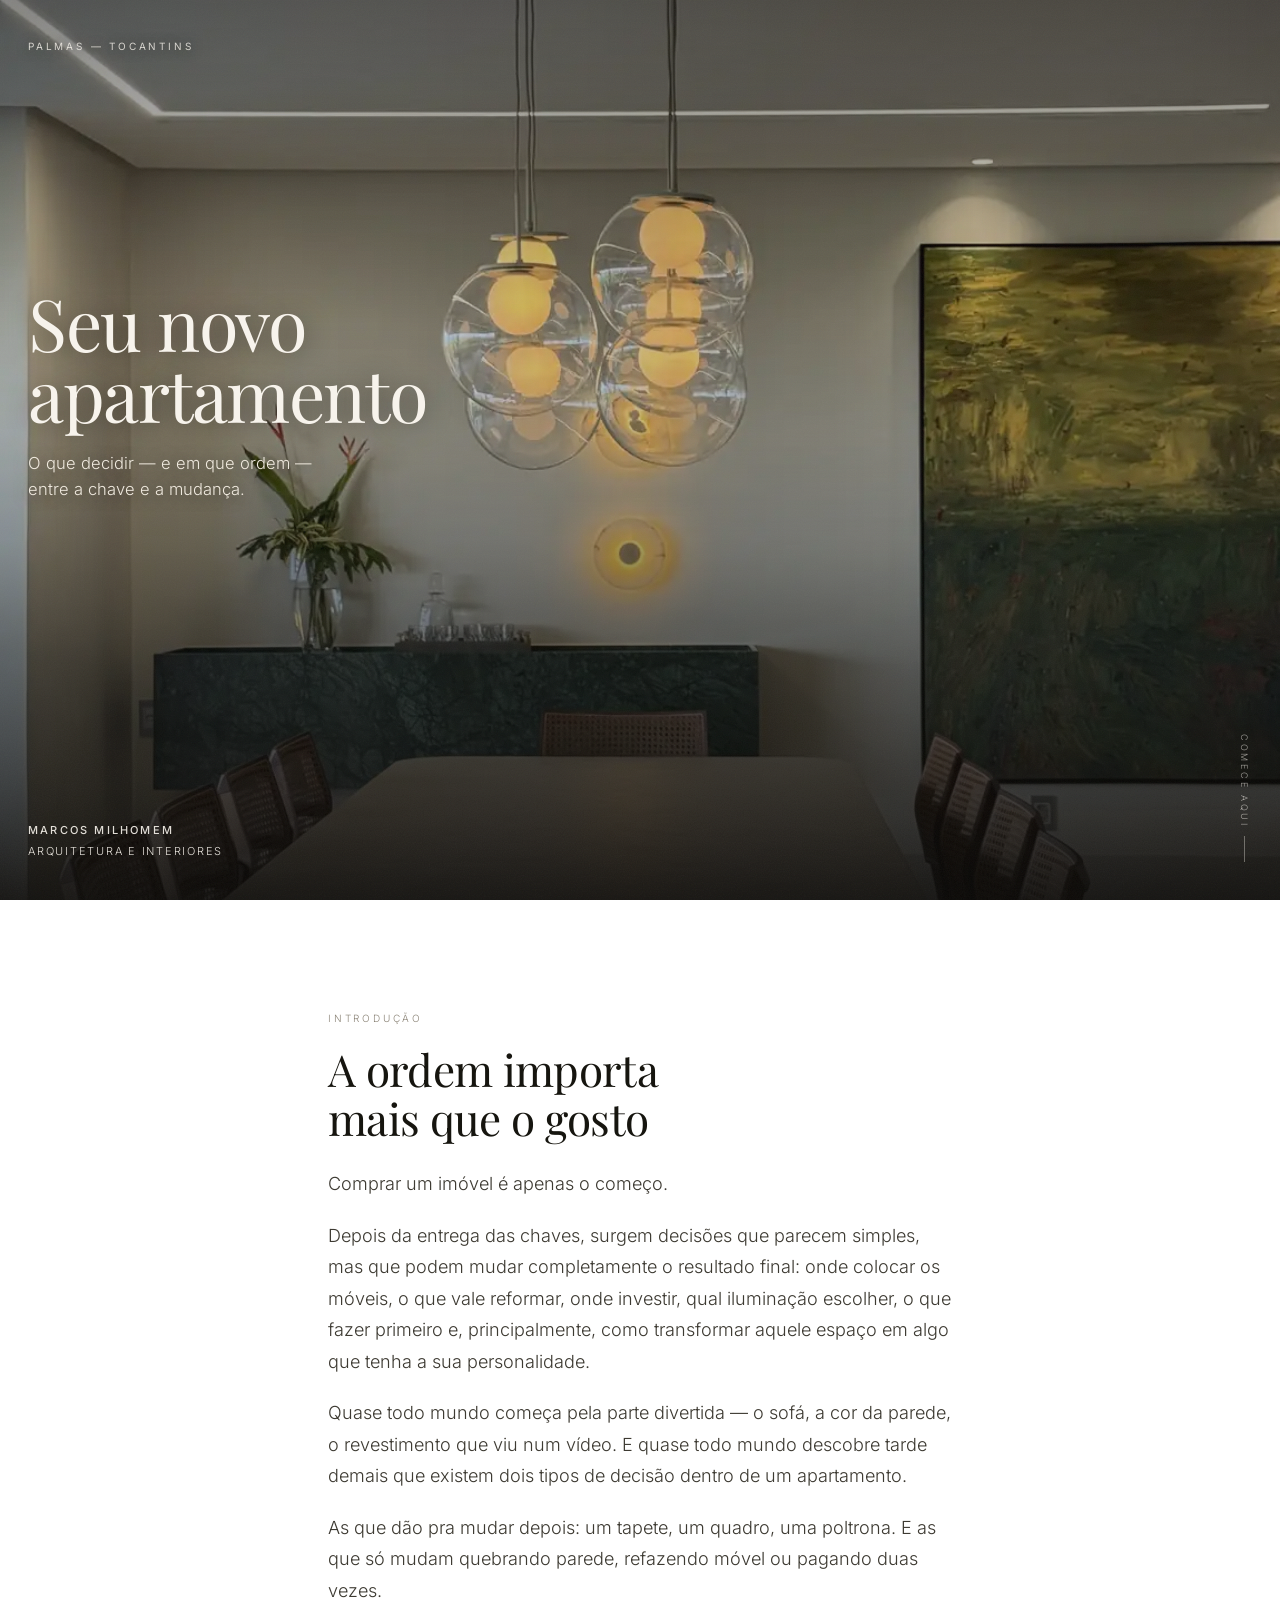
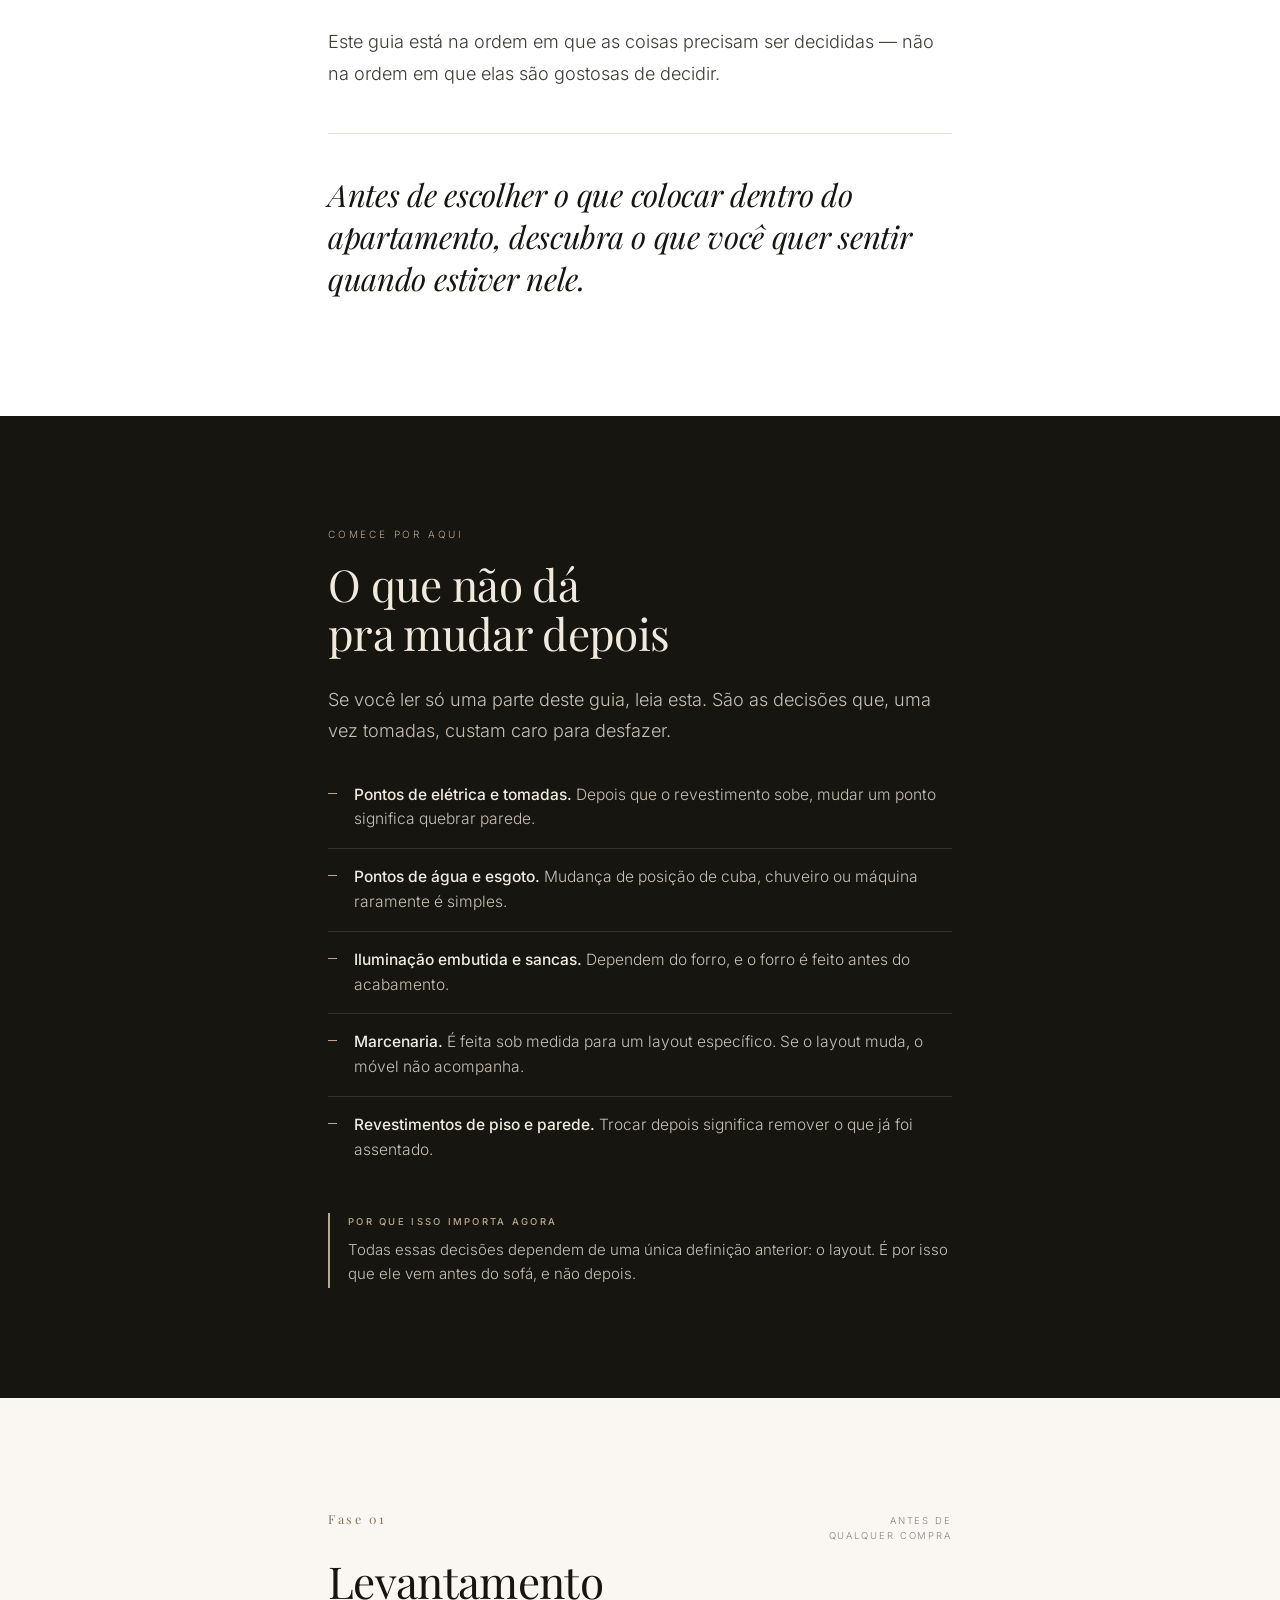
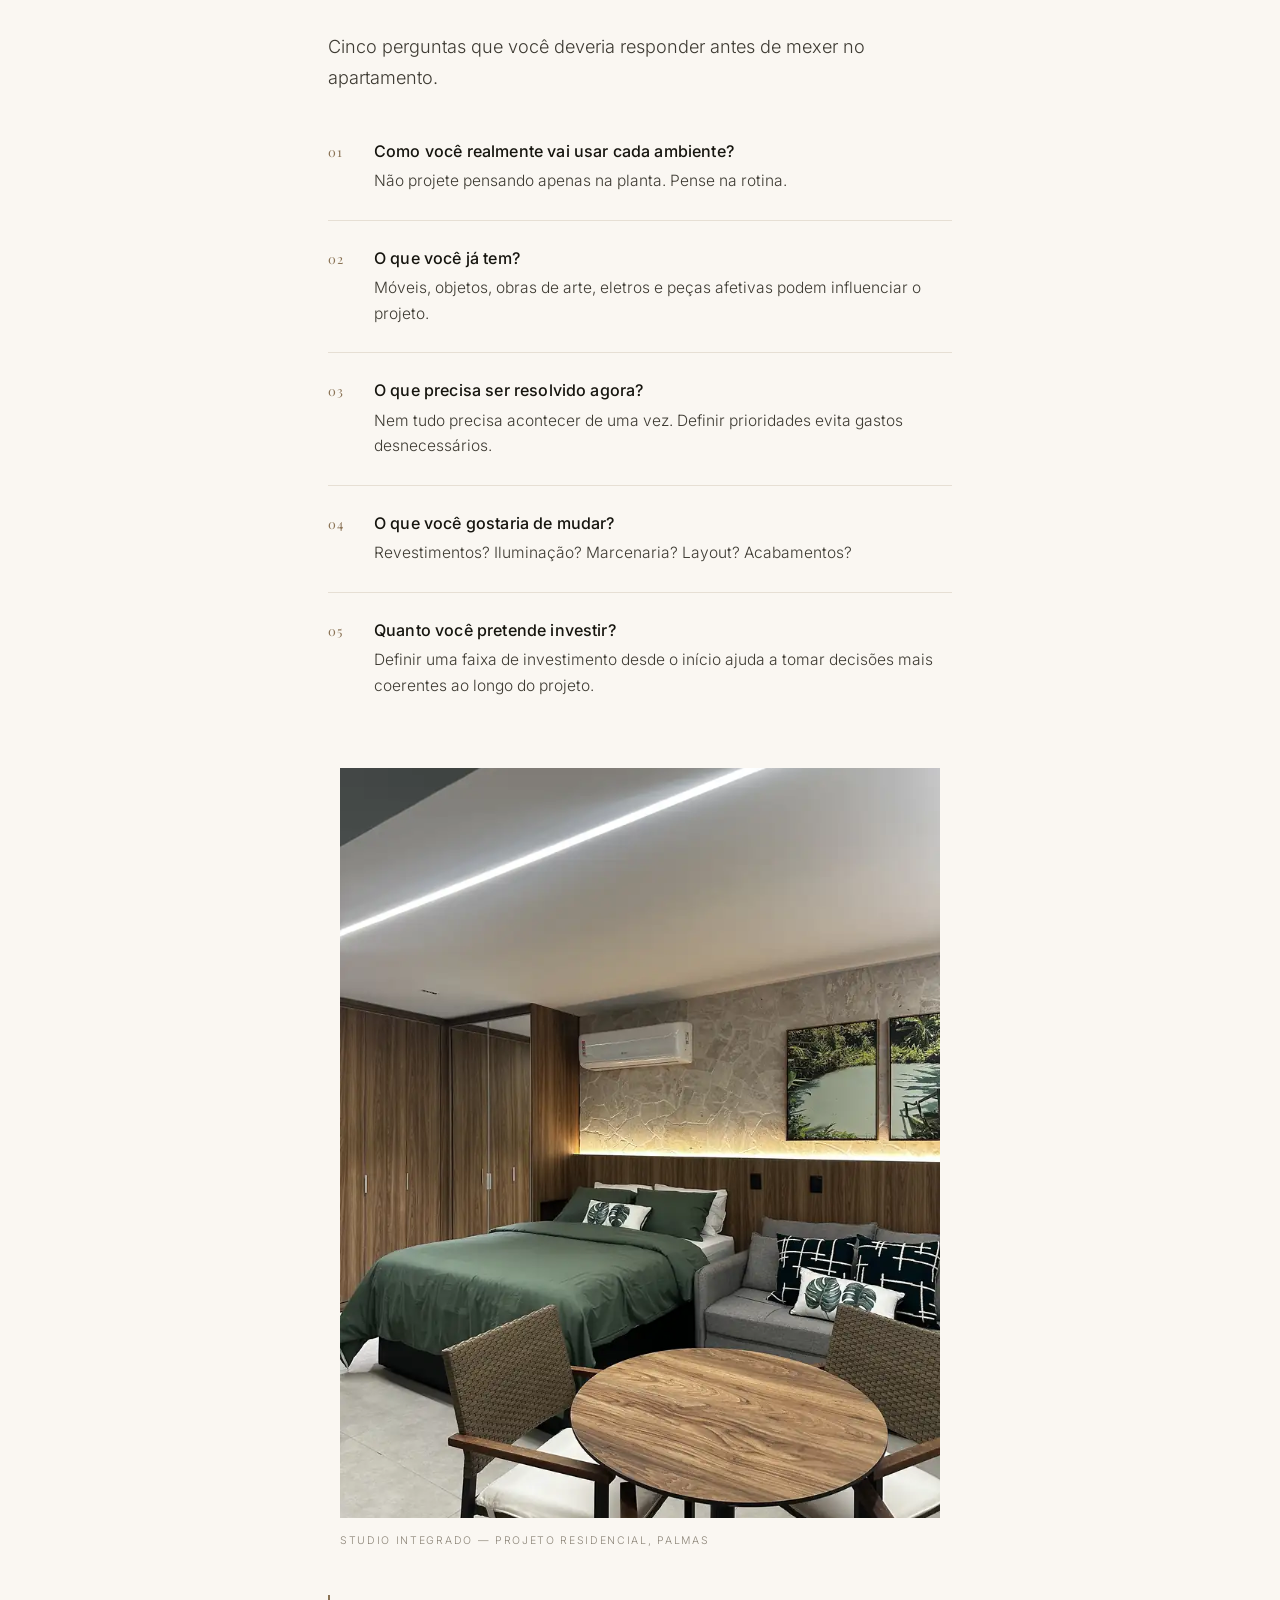
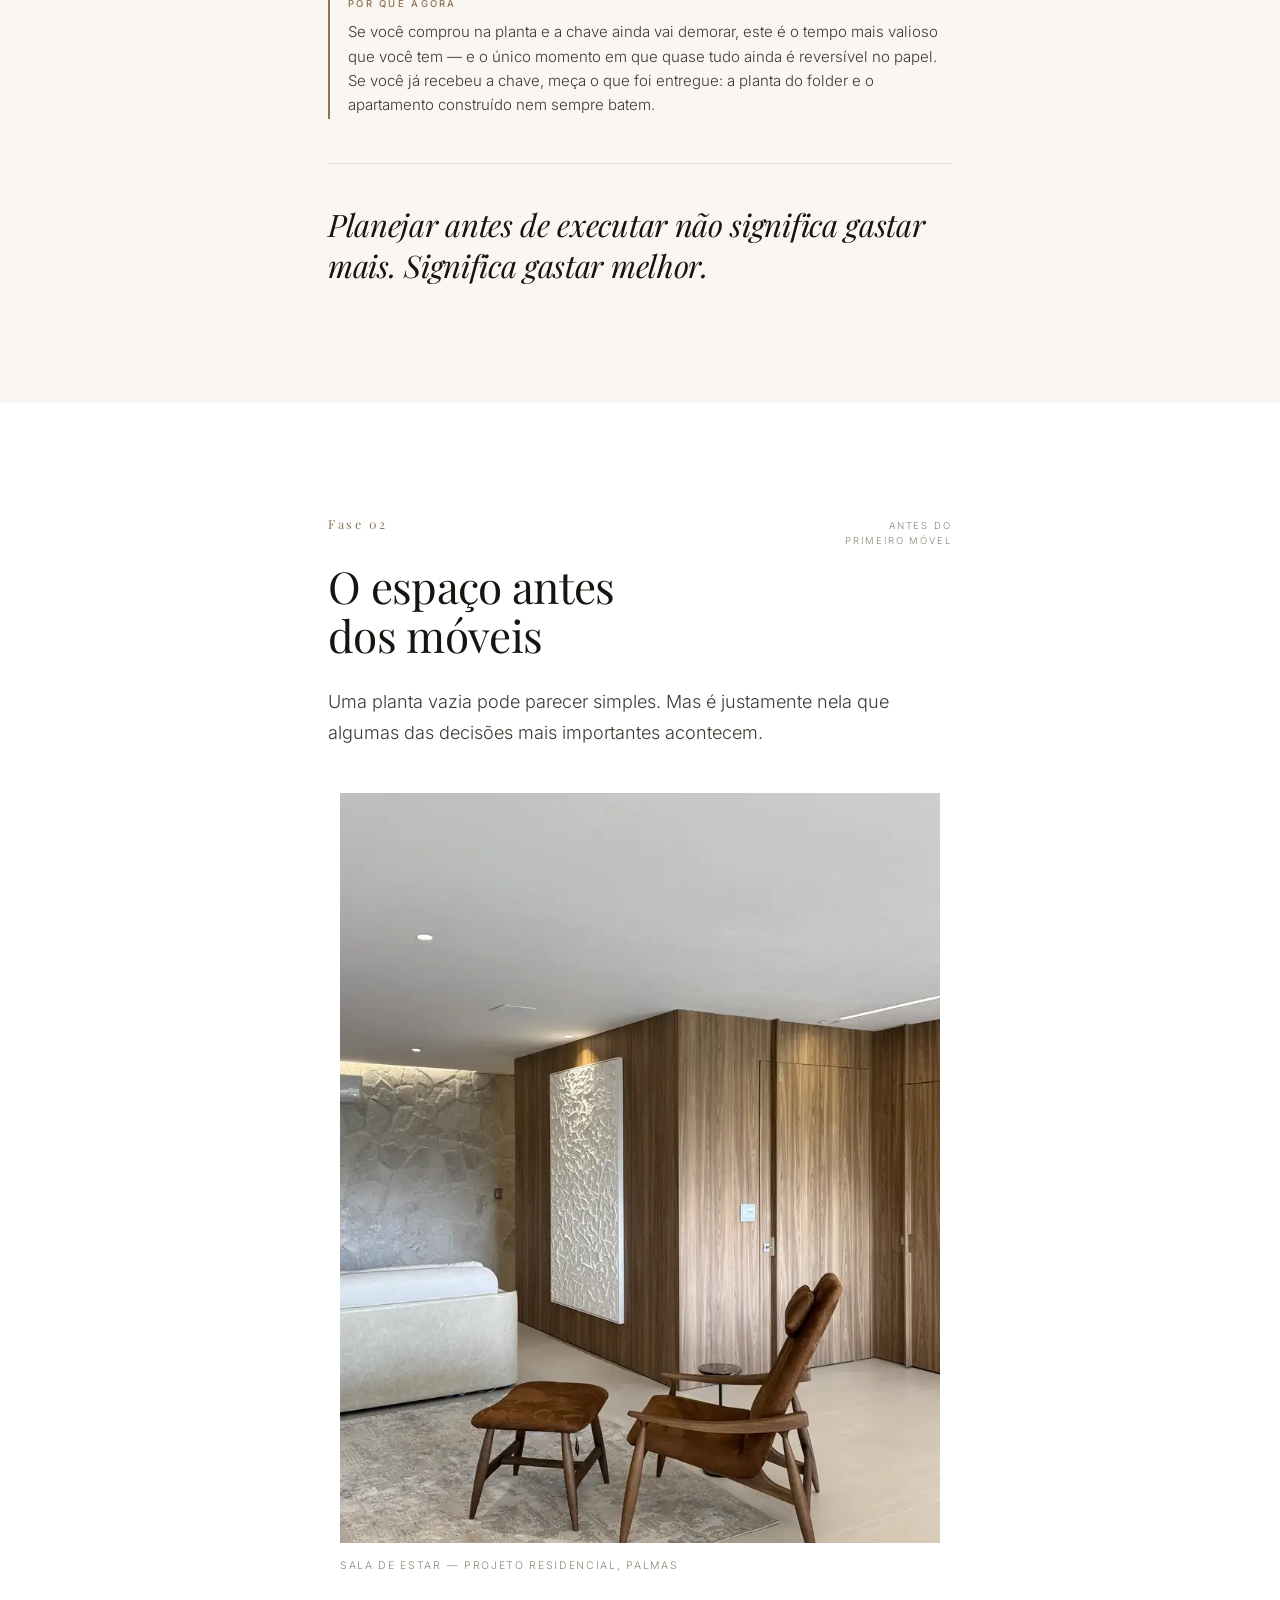
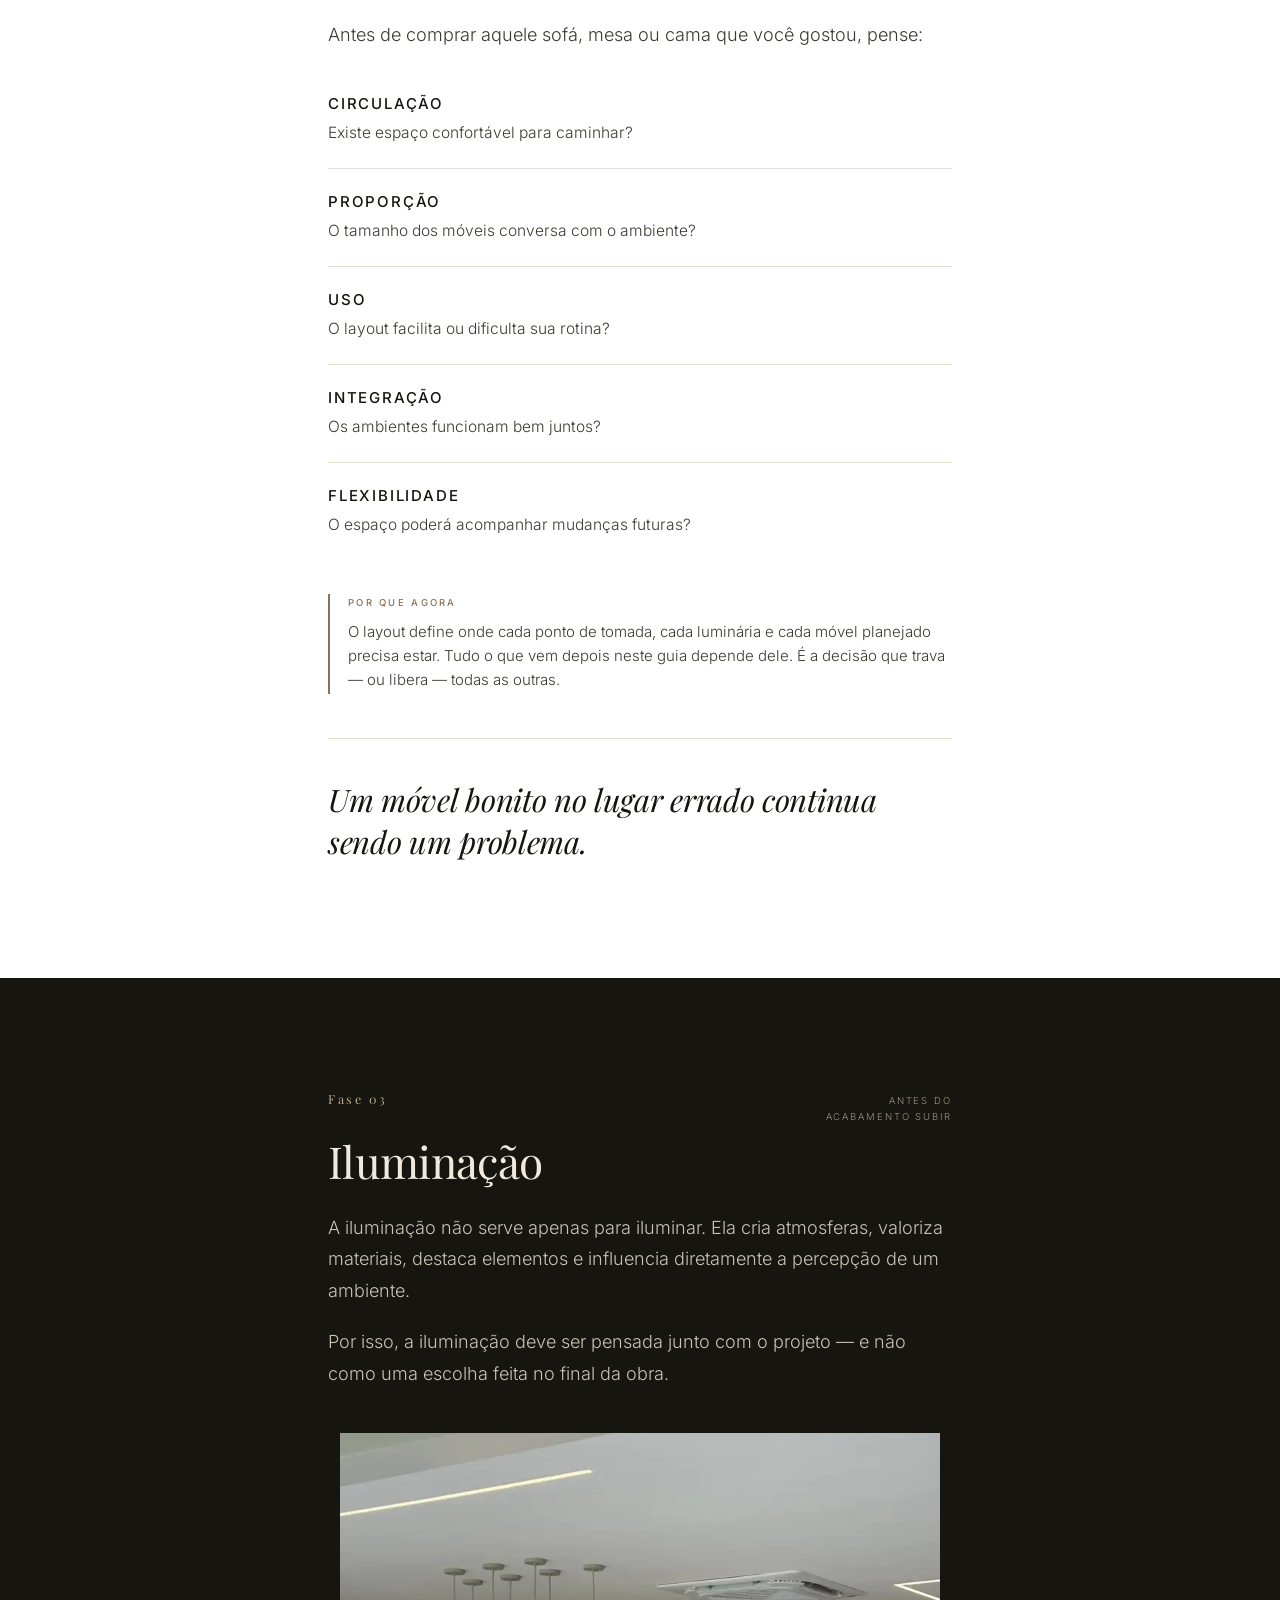
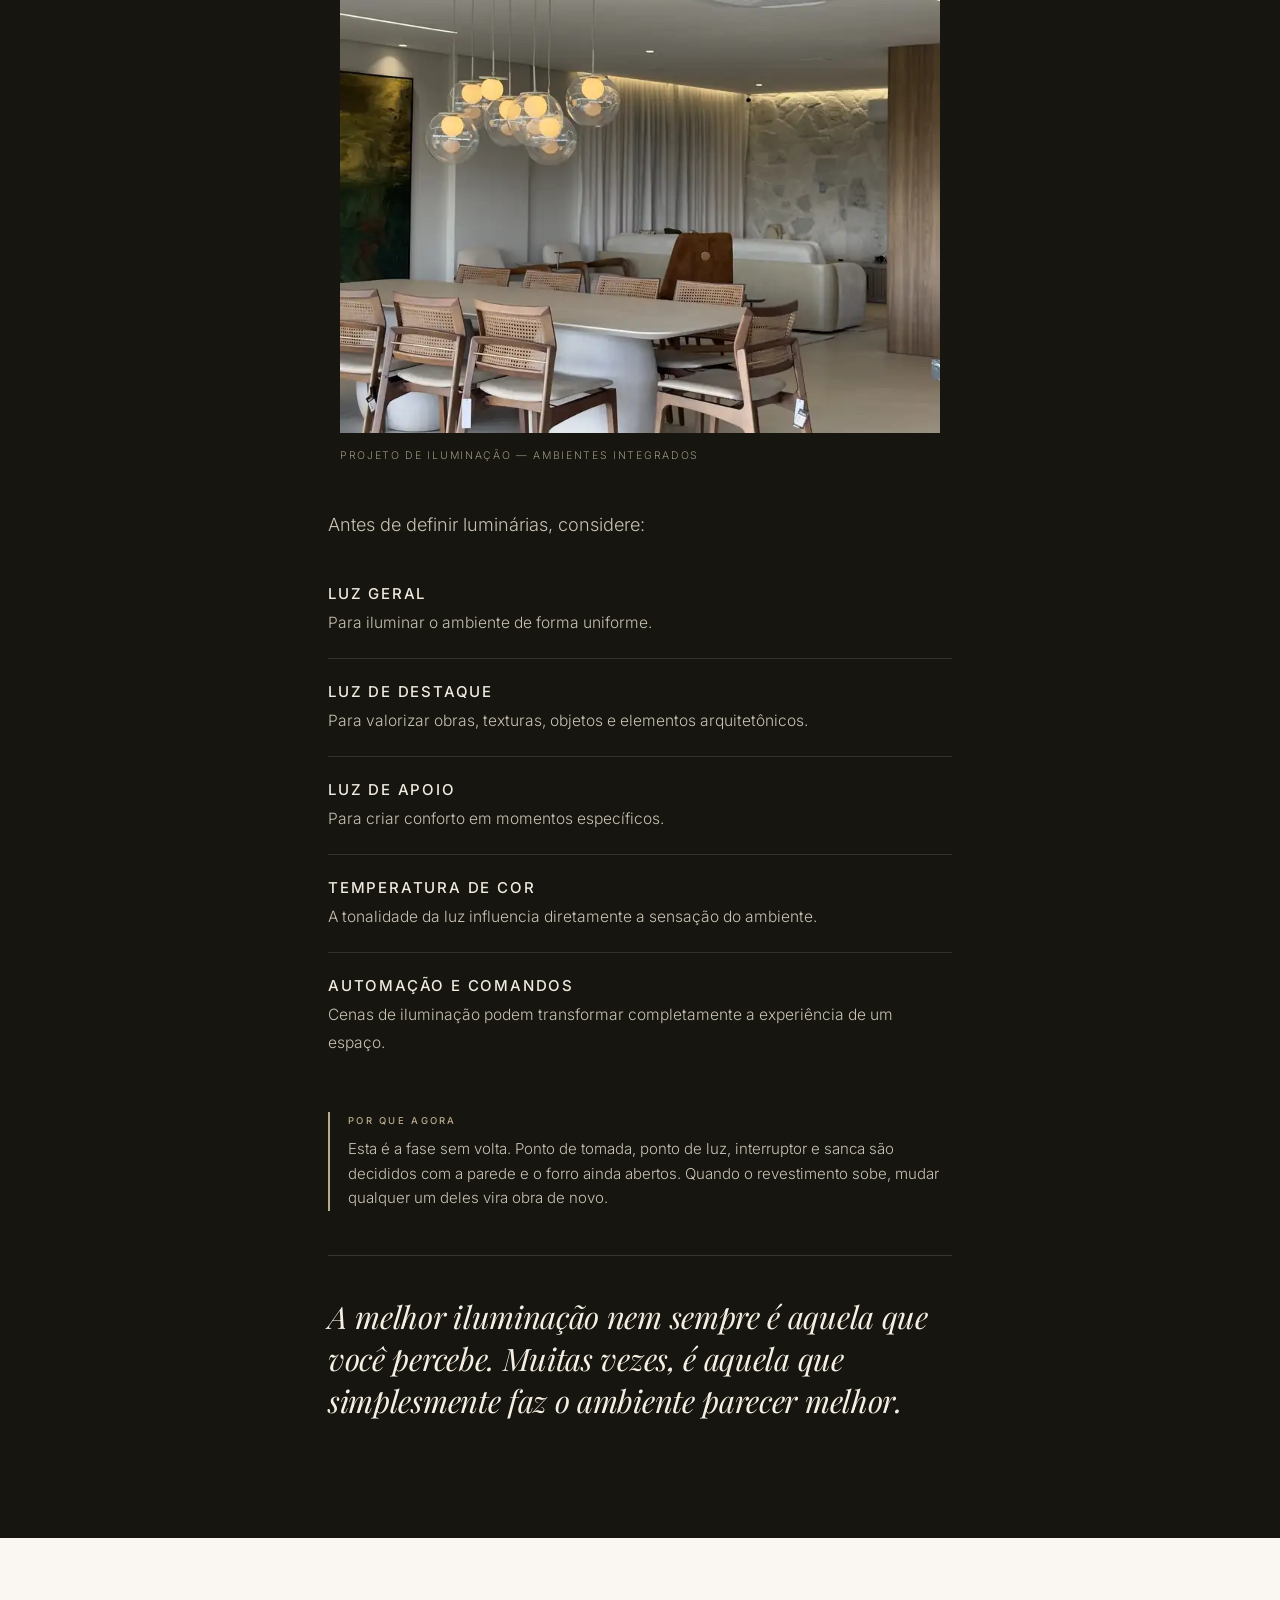
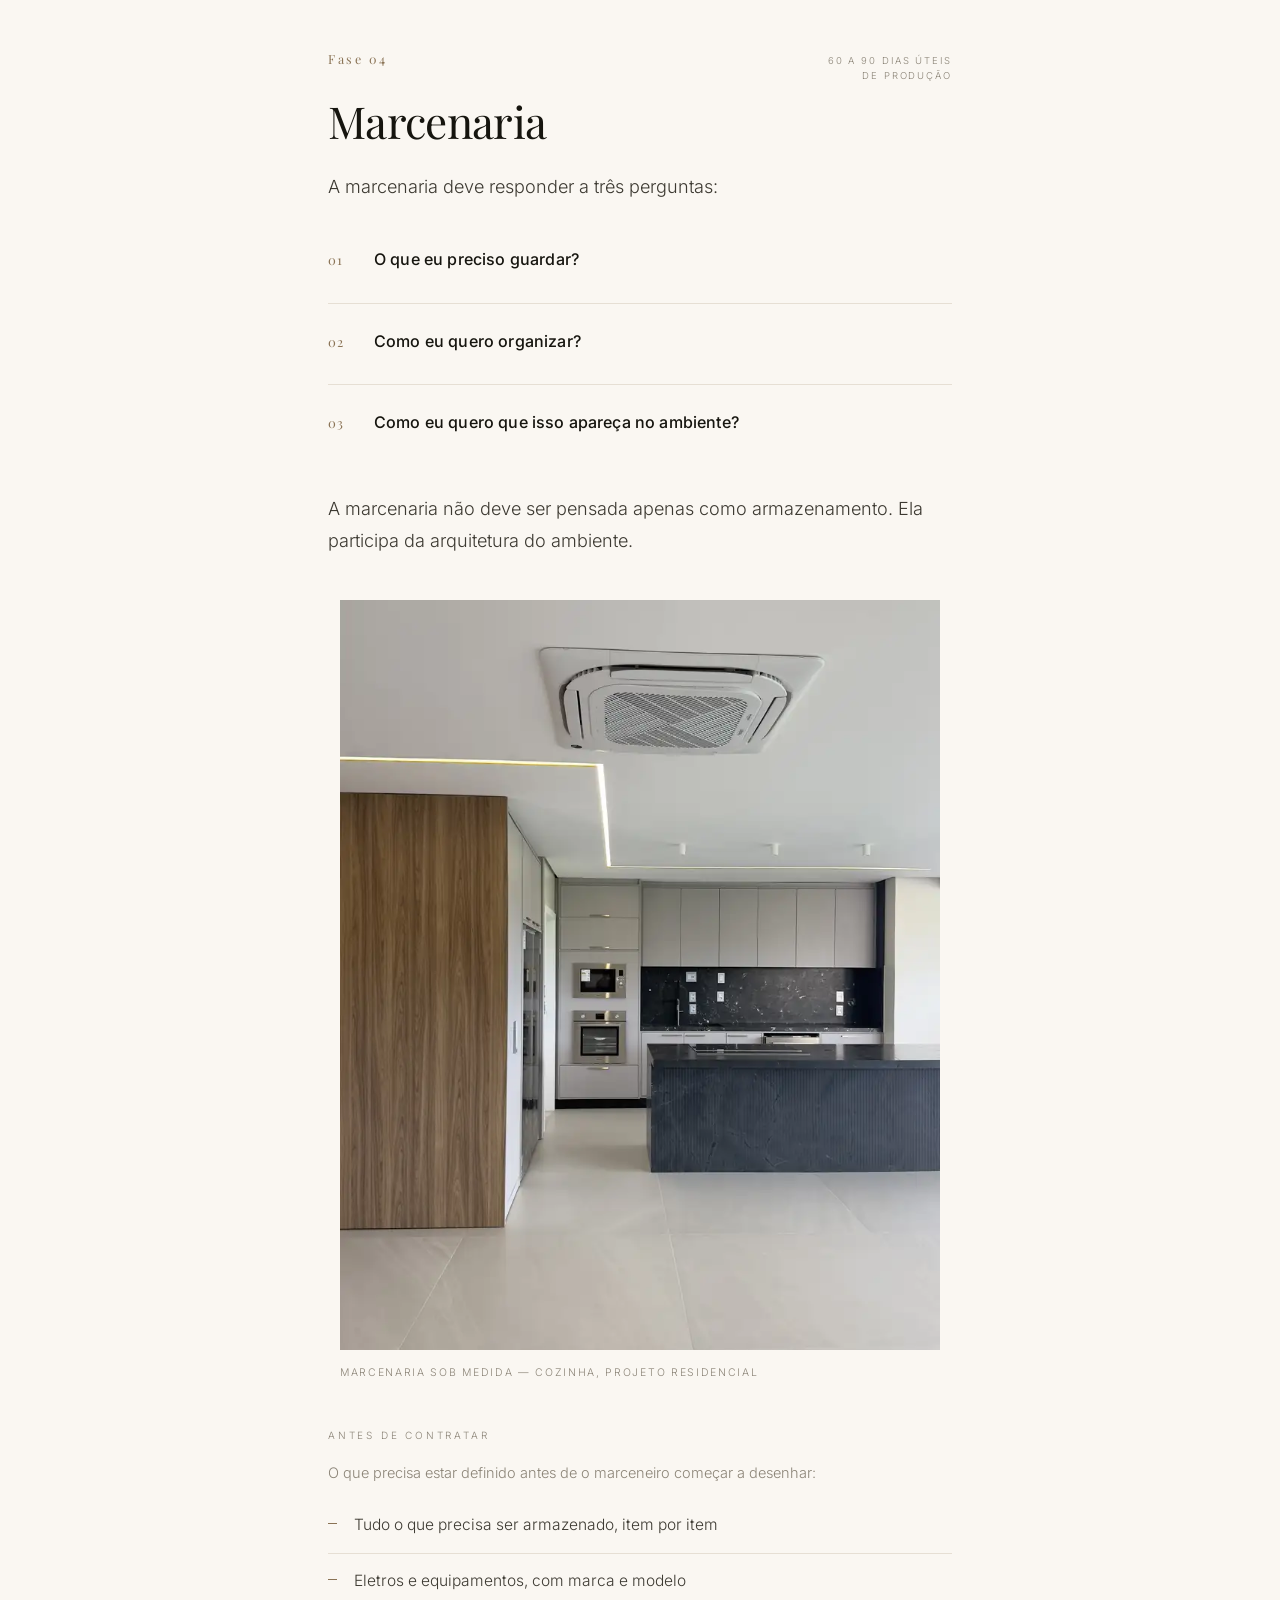
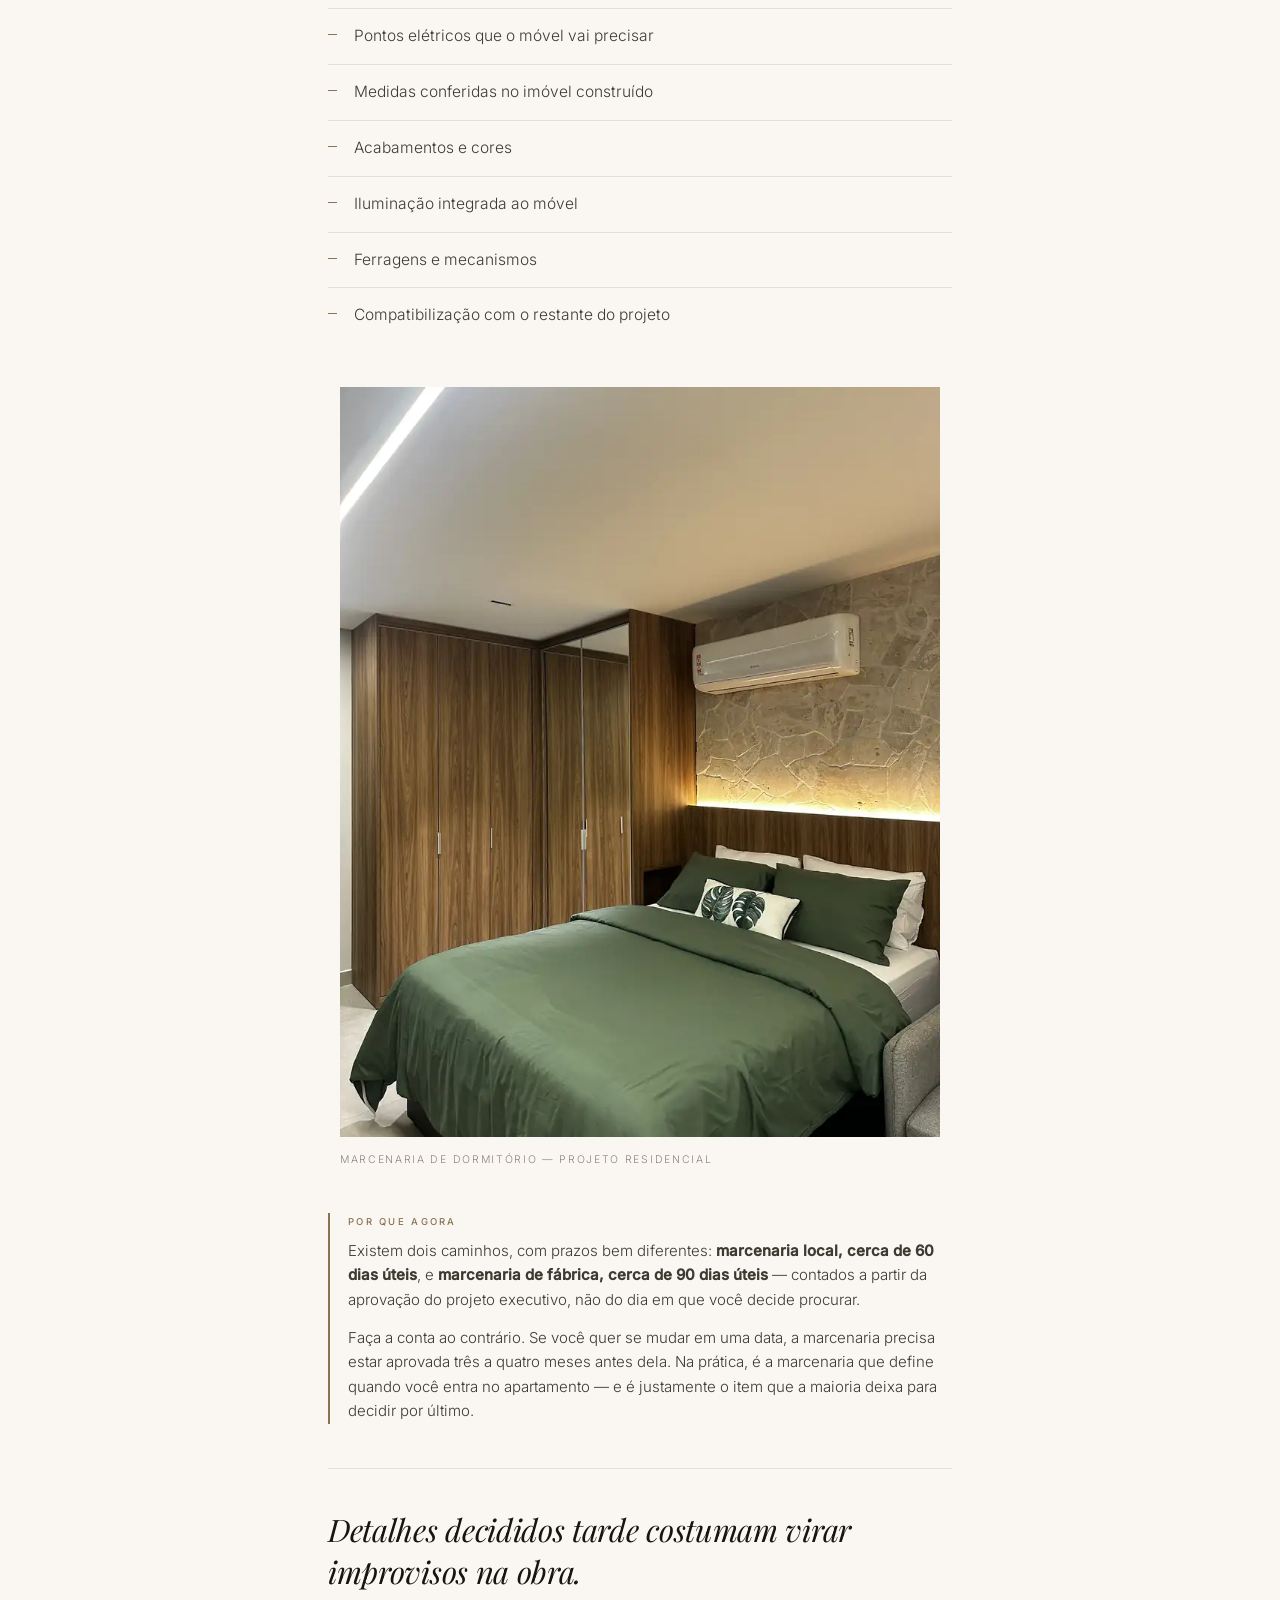
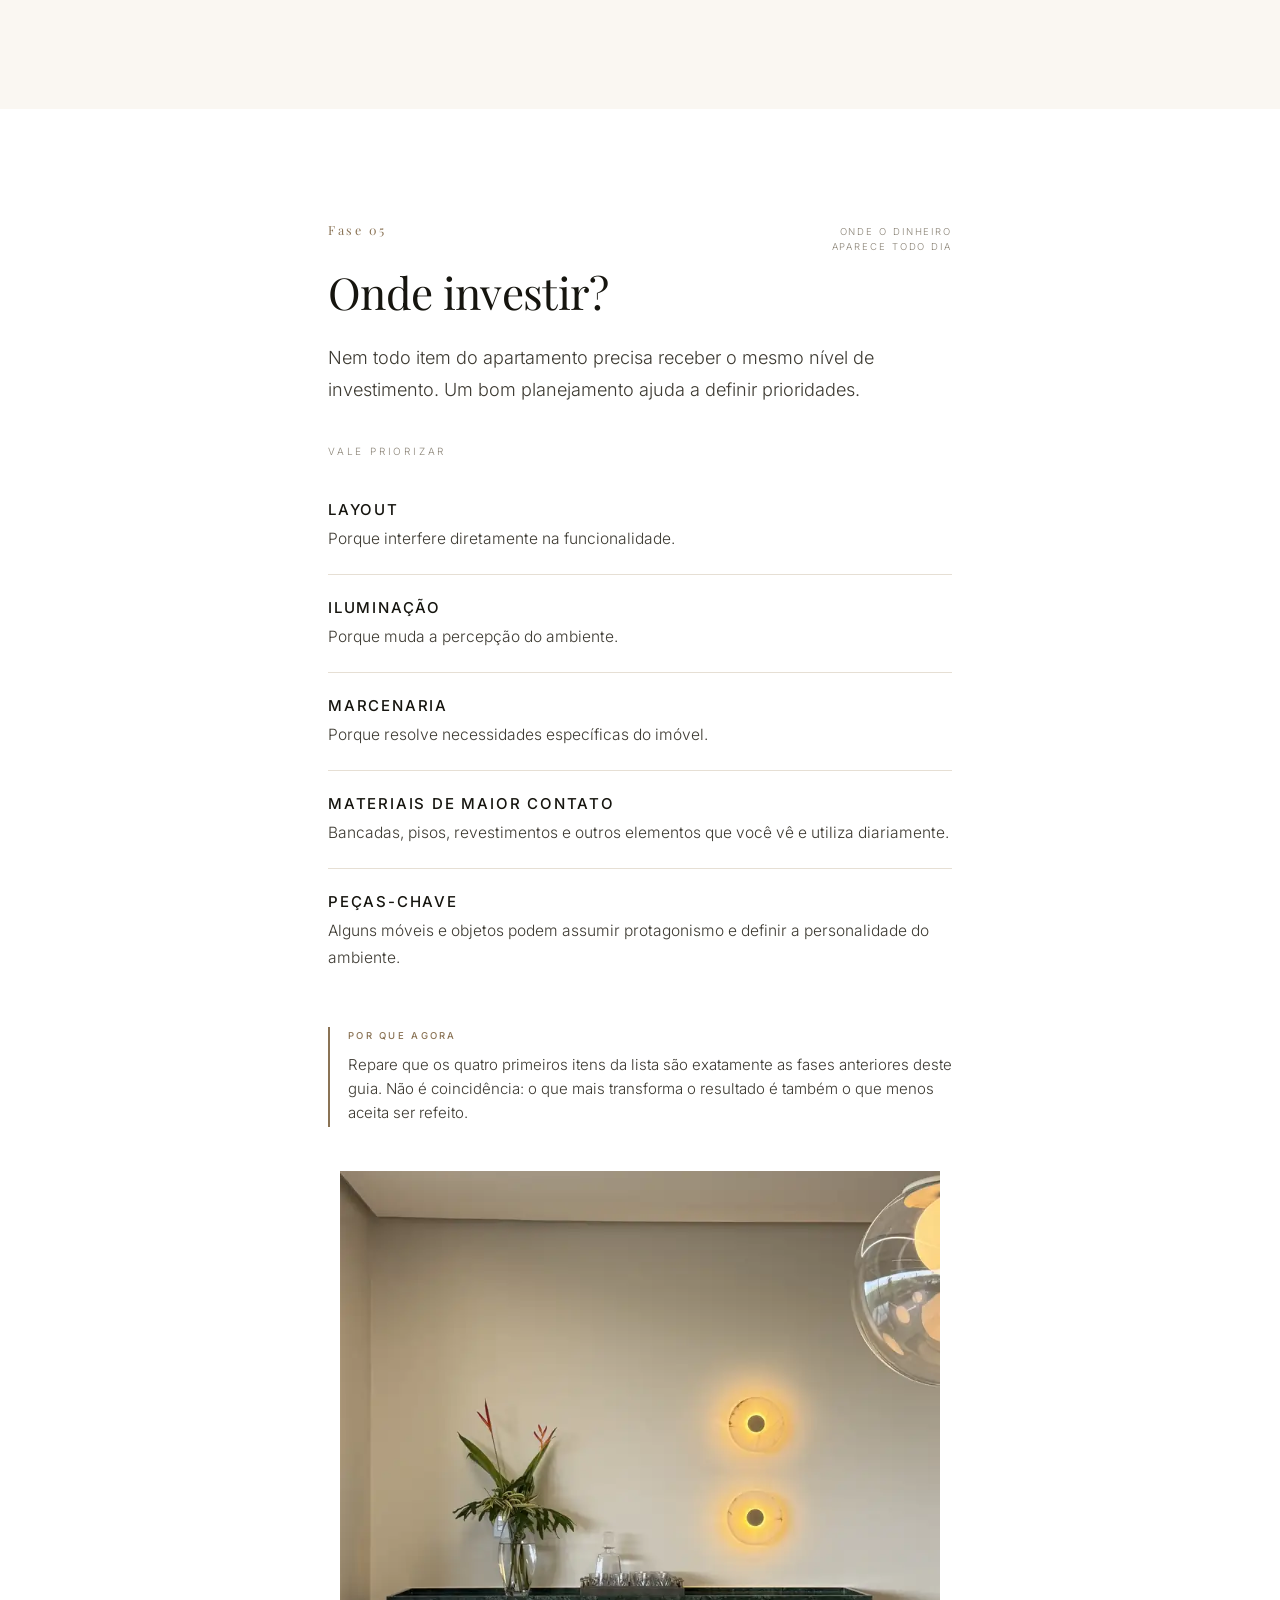
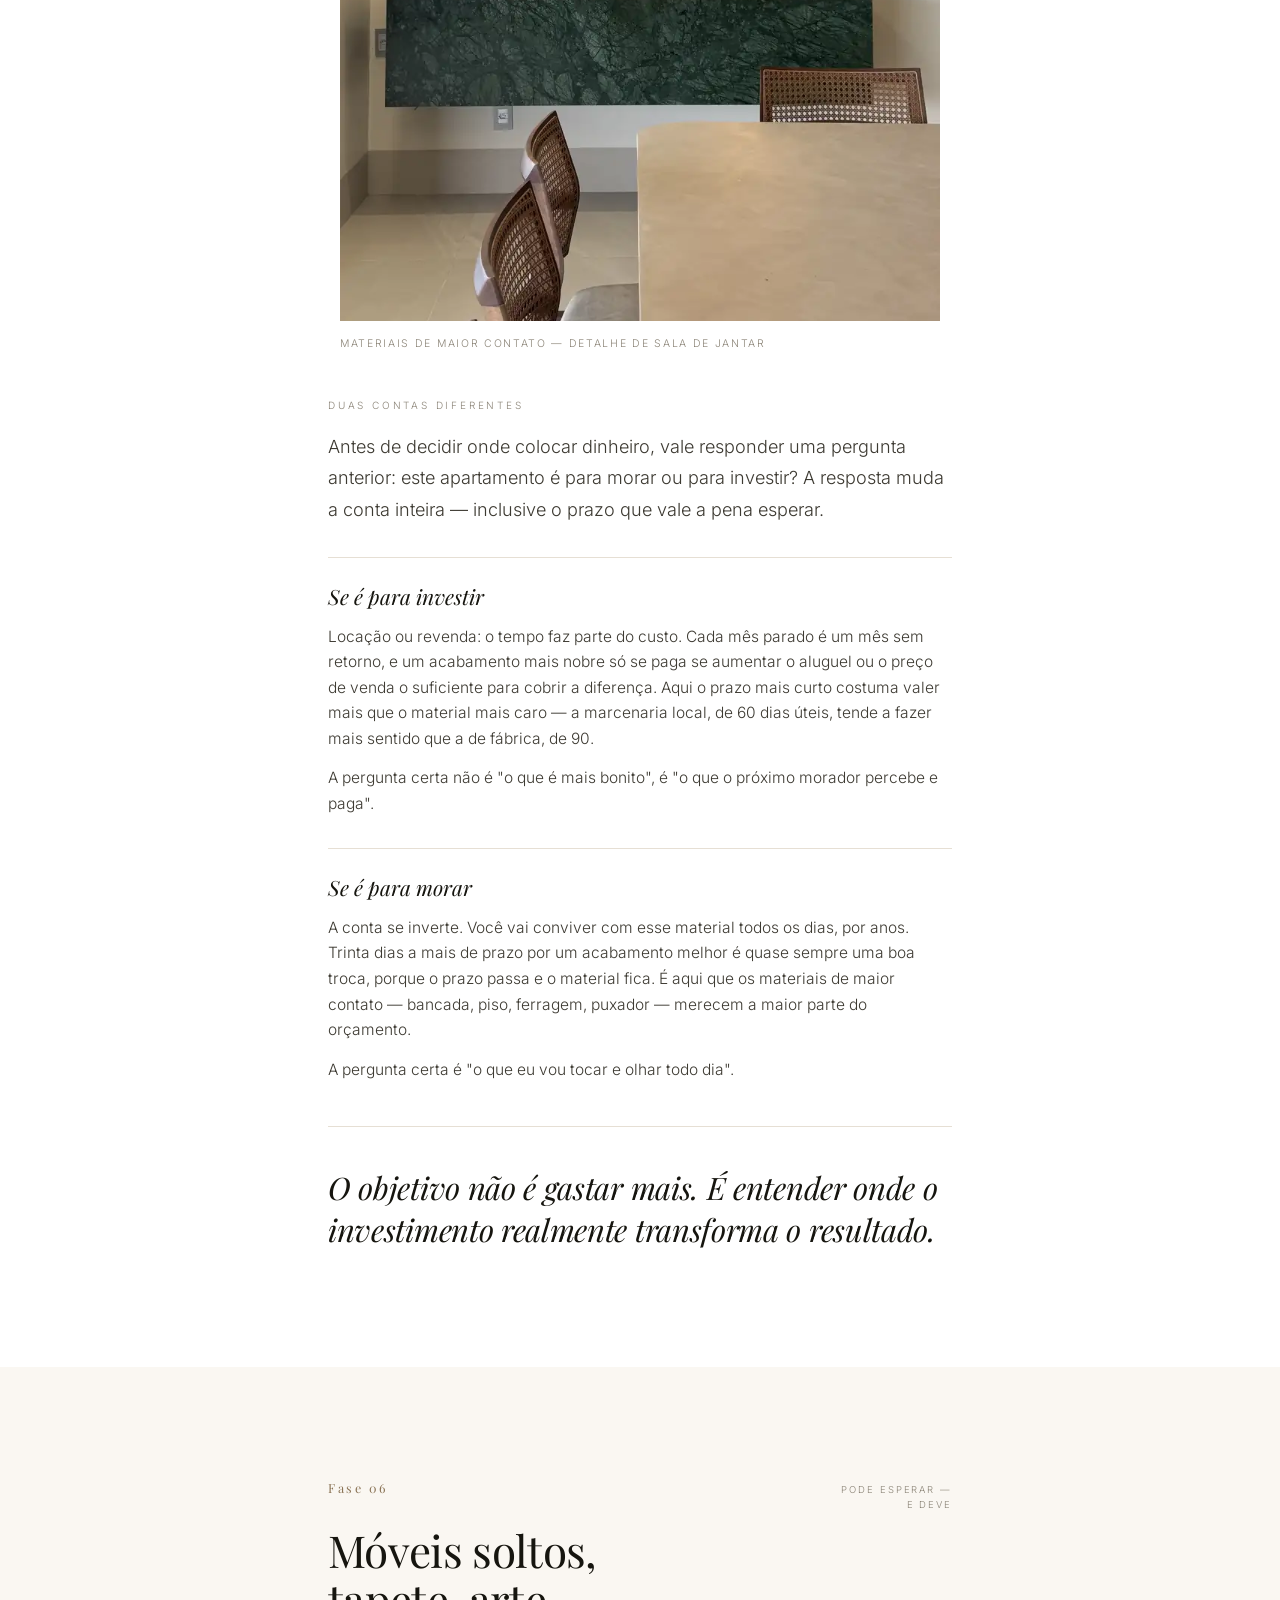
==== commit 94b4428c: "Add files via upload" ====
--- a/index.html
+++ b/index.html
@@ -23,7 +23,7 @@
 
 <!-- Prévia no WhatsApp / Instagram — TROCAR as 2 linhas abaixo depois de publicar -->
 <meta property="og:url"   content="https://guibispo97.github.io/Marcos-Milhomem/">
-<meta property="og:image" content="https://guibispo97.github.io/Marcos-Milhomem/preview.jpg">
+<meta property="og:image" content="https://guibispo97.github.io/Marcos-Milhomem/SAVE_20260813_092749.jpg">
 <meta property="og:type" content="website">
 <meta property="og:title" content="Seu Novo Apartamento">
 <meta property="og:description" content="O que decidir — e em que ordem — entre a chave e a mudança.">
@@ -547,7 +547,7 @@
       <span class="num">Fase 03</span>
       <span class="prazo">Antes do<br>acabamento subir</span>
     </div>
-    <h2>Elétrica e luz</h2>
+    <h2>Iluminação</h2>
     <p>A iluminação não serve apenas para iluminar. Ela cria atmosferas, valoriza materiais, destaca elementos e influencia diretamente a percepção de um ambiente.</p>
     <p>Por isso, a iluminação deve ser pensada junto com o projeto — e não como uma escolha feita no final da obra.</p>
   </div>
